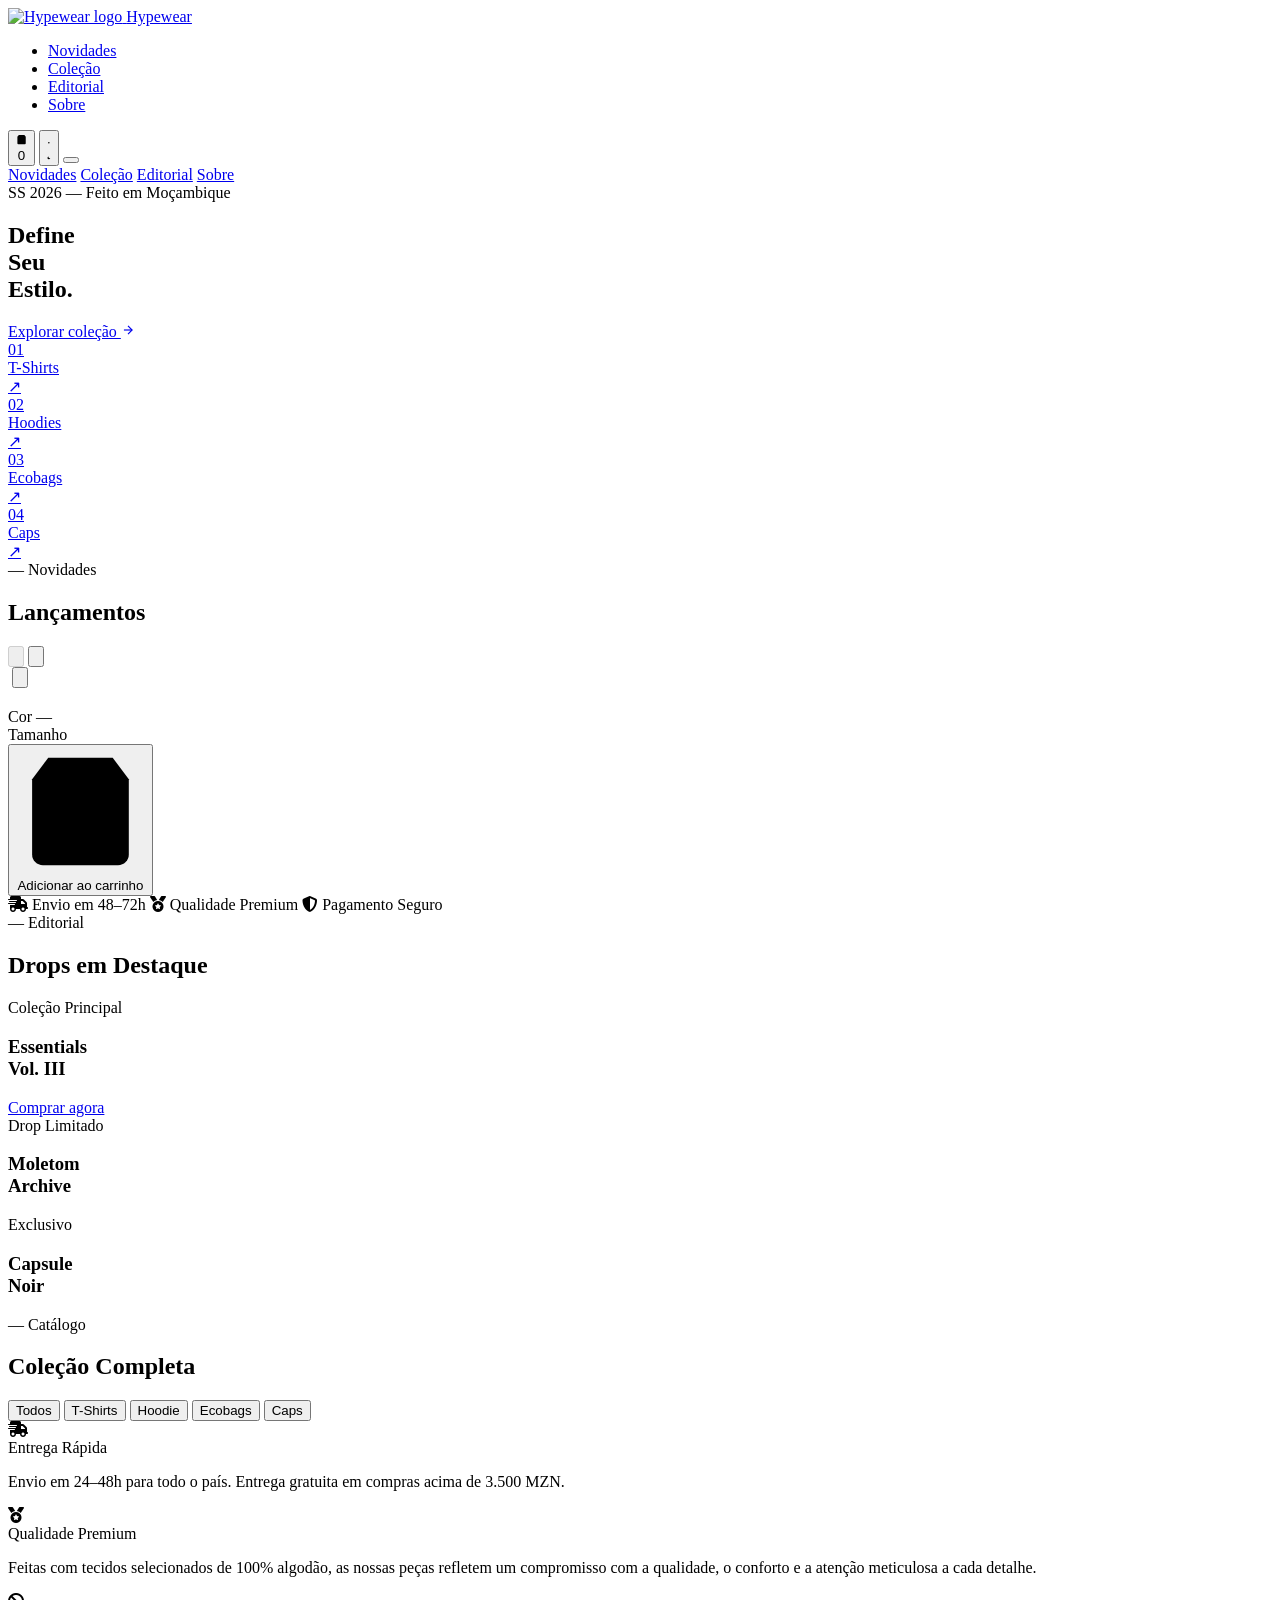
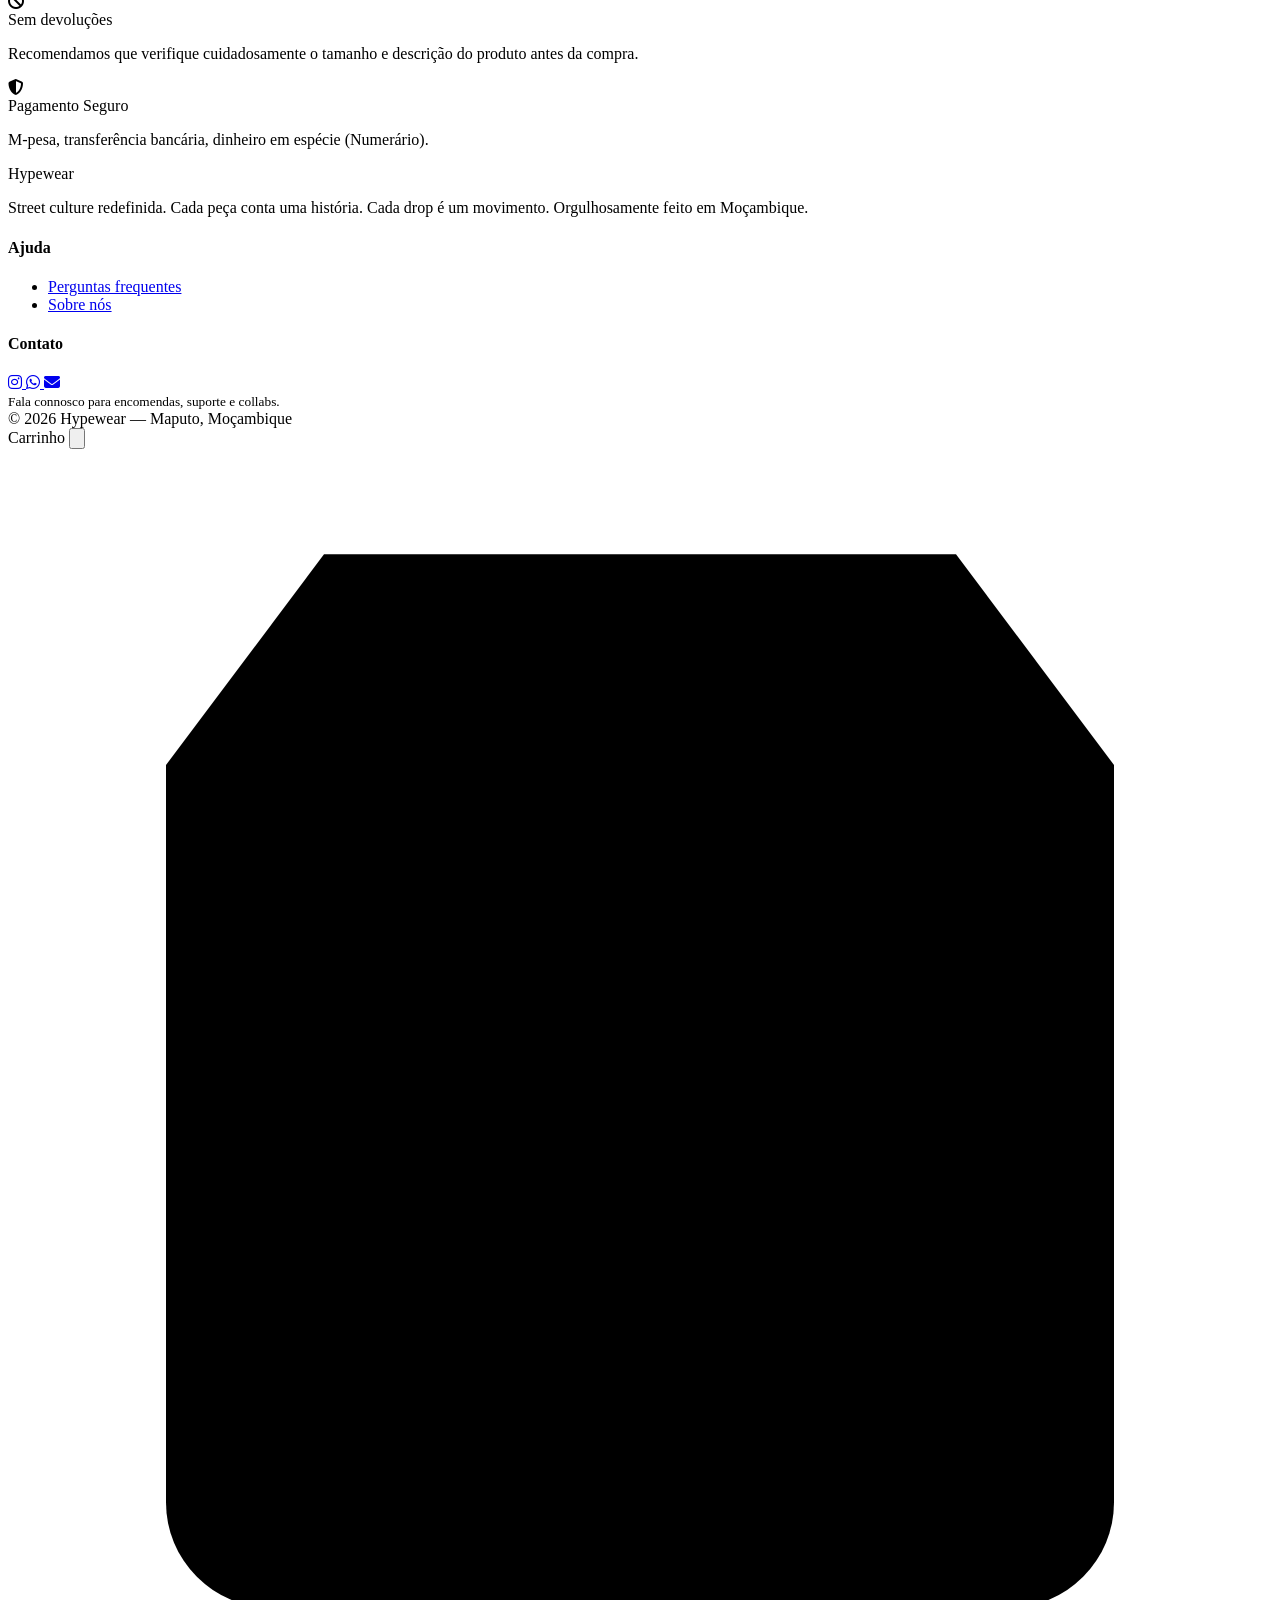
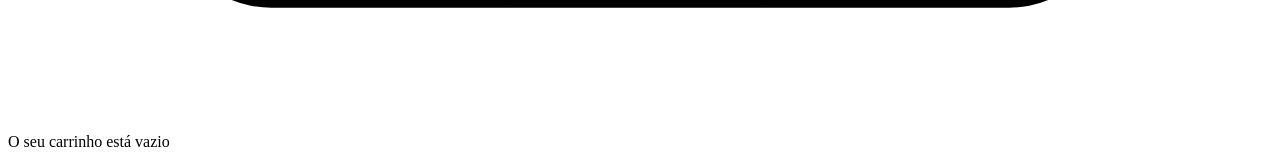
==== hypewear.html @ 70f507a6 "Add files via upload" ====
<!DOCTYPE html>
<html lang="pt-MZ">
  
<head>
  <meta charset="UTF-8">
  <meta name="viewport" content="width=device-width, initial-scale=1.0">
  <meta name="description" content="HYPEWEAR Studio — Street culture redefinida. Feito em Moçambique.">
  <meta name="theme-color" content="#0a0a0a">

  <!-- ─── Open Graph ─────────────────────── -->
  <meta property="og:title"       content="HYPEWEAR — Studio">
  <meta property="og:description" content="Street culture redefinida. Cada peça conta uma história.">
  <meta property="og:type"        content="website">
  <meta property="og:image"       content="https://hypewear.vercel.app/lib/img/og-hypewear.jpg">
  <meta property="og:image:width"  content="1200">
  <meta property="og:image:height" content="630">
  <meta property="og:url"          content="https://hypewear.vercel.app">

  <title>HYPEWEAR — Studio</title>

  <link rel="icon" type="image/png" href="lib/fav/favicon.png">

  <!-- Preconnect ao CDN para reduzir latência -->
  <link rel="preconnect" href="https://cdnjs.cloudflare.com" crossorigin>

  <link rel="preload" href="lib/fav/hyper_logo.png" as="image">

  <link rel="stylesheet" href="css/hypewear.css">
  <link rel="stylesheet" href="https://cdnjs.cloudflare.com/ajax/libs/font-awesome/6.5.1/css/all.min.css" media="print" onload="this.media='all'">
  
  <noscript><link rel="stylesheet" href="https://cdnjs.cloudflare.com/ajax/libs/font-awesome/6.5.1/css/all.min.css"></noscript>
  
</head>

<body>

  <nav id="nav" role="navigation" aria-label="Navegação principal">

    <div class="nav-left">
      <!-- Logo imagem — src trocado pelo JS conforme o tema -->
      <a href="hypewear.html" class="nav-logo-img" aria-label="Hypewear — Início">
        <img
          src="lib/fav/hyper_logo.png"
          alt="Hypewear logo"
          class="hyplogo"
          id="navLogo"
          data-src-light="lib/fav/hyper_logo.png"
          data-src-dark="lib/fav/hyper_logo_light.png"
        >
      </a>
  
      <a href="hypewear.html" class="nav-logo" aria-label="Hypewear">
        <span class="nav-logo-name">Hype<span>wear</span></span>
      </a>
    </div>

    <!-- Links desktop (ocultos em mobile via CSS) -->
    <ul class="nav-links" role="list">
      <li><a href="#novidades">Novidades</a></li>
      <li><a href="#colecao">Coleção</a></li>
      <li><a href="#editorial">Editorial</a></li>
      <li><a href="#sobre">Sobre</a></li>
    </ul>

    <!-- Acções: carrinho, tema, hamburger -->
    <div class="nav-actions">

      <!-- Carrinho -->
      <button class="btn-icon" id="cartBtn" aria-label="Abrir carrinho">
        <svg viewBox="0 0 24 24" aria-hidden="true">
          <path d="M6 2L3 6v14a2 2 0 002 2h14a2 2 0 002-2V6l-3-4z"/>
          <line x1="3" y1="6" x2="21" y2="6"/>
          <path d="M16 10a4 4 0 01-8 0"/>
        </svg>
        <span class="cart-badge" id="cartBadge" aria-live="polite" aria-label="Itens no carrinho">0</span>
      </button>

      <!-- Theme toggle: alterna entre dark e light mode -->
      <button class="btn-icon theme-toggle" id="themeToggle" aria-label="Activar modo escuro">
        <!-- Ícone SOL — visível em dark mode (clica para voltar ao light) -->
        <svg class="icon-sun" viewBox="0 0 24 24" aria-hidden="true">
          <circle cx="12" cy="12" r="5"/>
          <line x1="12" y1="1"  x2="12" y2="3"/>
          <line x1="12" y1="21" x2="12" y2="23"/>
          <line x1="4.22"  y1="4.22"  x2="5.64"  y2="5.64"/>
          <line x1="18.36" y1="18.36" x2="19.78" y2="19.78"/>
          <line x1="1"  y1="12" x2="3"  y2="12"/>
          <line x1="21" y1="12" x2="23" y2="12"/>
          <line x1="4.22"  y1="19.78" x2="5.64"  y2="18.36"/>
          <line x1="18.36" y1="5.64"  x2="19.78" y2="4.22"/>
        </svg>
        <!-- Ícone LUA — visível em light mode (clica para activar dark) -->
        <svg class="icon-moon" viewBox="0 0 24 24" aria-hidden="true">
          <path d="M21 12.79A9 9 0 1111.21 3 7 7 0 0021 12.79z"/>
        </svg>
      </button>

      <!-- Hamburger -->
      <button
        class="hamburger"
        id="hamburger"
        aria-label="Abrir menu"
        aria-expanded="false"
        aria-controls="mobileMenu"
      >
        <span></span>
        <span></span>
        <span></span>
      </button>

    </div>
  </nav>


  <!-- ═══════════════════════════════════════════
       MENU MOBILE
  ═══════════════════════════════════════════ -->
  <div
    class="mobile-menu"
    id="mobileMenu"
    aria-hidden="true"
    role="dialog"
    aria-label="Menu de navegação"
  >
    <a href="#novidades" class="mobile-link" data-menu-link>Novidades</a>
    <a href="#colecao"   class="mobile-link" data-menu-link>Coleção</a>
    <a href="#editorial" class="mobile-link" data-menu-link>Editorial</a>
    <a href="#sobre"     class="mobile-link" data-menu-link>Sobre</a>
  </div>
  <!-- Overlay semitransparente que fecha o menu ao clicar fora -->
  <div class="menu-overlay" id="menuOverlay" aria-hidden="true"></div>


  <!-- ═══════════════════════════════════════════
       HERO
  ═══════════════════════════════════════════ -->
  <section class="hero" aria-label="Apresentação">
    <div class="hero-left">
      <span class="hero-tag">SS 2026 — Feito em Moçambique</span>
      <h1 class="hero-title">
        Define<br>
        <span class="outline">Seu</span><br>
        Estilo.
      </h1>
      <a href="#colecao" class="btn btn-primary hero-cta">
        Explorar coleção
        <svg width="14" height="14" viewBox="0 0 24 24" fill="none" stroke="currentColor" stroke-width="2" aria-hidden="true">
          <line x1="5" y1="12" x2="19" y2="12"/>
          <polyline points="12 5 19 12 12 19"/>
        </svg>
      </a>
    </div>
  </section>


  <!-- ═══════════════════════════════════════════
       CATEGORIAS
  ═══════════════════════════════════════════ -->
  <nav class="categories" aria-label="Categorias de produto">
    <div class="cat-grid">

      <a class="cat-item nevlek-tshirts" href="#colecao" data-filter="tshirts" aria-label="Ver T-Shirts">
        <span class="cat-num">01</span>
        <div class="cat-footer">
          <div class="cat-name">T-Shirts</div>
          <div class="cat-arrow" aria-hidden="true">↗</div>
        </div>
      </a>

      <a class="cat-item nevlek-hoodies" href="#colecao" data-filter="hoodies" aria-label="Ver Hoodies">
        <span class="cat-num">02</span>
        <div class="cat-footer">
          <div class="cat-name">Hoodies</div>
          <div class="cat-arrow" aria-hidden="true">↗</div>
        </div>
      </a>

      <a class="cat-item nevlek-ecobags" href="#colecao" data-filter="ecobags" aria-label="Ver Ecobags">
        <span class="cat-num">03</span>
        <div class="cat-footer">
          <div class="cat-name">Ecobags</div>
          <div class="cat-arrow" aria-hidden="true">↗</div>
        </div>
      </a>

      <a class="cat-item nevlek-caps" href="#colecao" data-filter="caps" aria-label="Ver Caps">
        <span class="cat-num">04</span>
        <div class="cat-footer">
          <div class="cat-name">Caps</div>
          <div class="cat-arrow" aria-hidden="true">↗</div>
        </div>
      </a>

    </div>
  </nav>


  <!-- ═══════════════════════════════════════════
       SECÇÃO: NOVIDADES (Carousel)
  ═══════════════════════════════════════════ -->
  <section class="products reveal" id="novidades" aria-label="Lançamentos">
    <div class="section-header">
      <div>
        <div class="section-tag">— Novidades</div>
        <h2 class="section-title">Lançamentos</h2>
      </div>
    </div>

    <div class="carousel-wrapper" role="region" aria-label="Carrossel de produtos" aria-roledescription="carousel">
      <div class="carousel-track" id="carouselTrack"></div>
    </div>

    <div class="carousel-nav">
      <div class="carousel-dots" id="carouselDots" role="tablist" aria-label="Navegar slides"></div>
      <div class="carousel-arrows">
        <button class="carousel-arrow" id="carouselPrev" aria-label="Slide anterior" disabled>
          <svg viewBox="0 0 24 24" aria-hidden="true"><polyline points="15 18 9 12 15 6"/></svg>
        </button>
        <button class="carousel-arrow" id="carouselNext" aria-label="Próximo slide">
          <svg viewBox="0 0 24 24" aria-hidden="true"><polyline points="9 18 15 12 9 6"/></svg>
        </button>
      </div>
    </div>
  </section>


  <!-- ═══════════════════════════════════════════
       MODAL DE DETALHE DO PRODUTO
       — Abre ao clicar num produto (openModal via JS)
       — Fecha via botão ✕, clique no overlay ou tecla ESC
       — Em mobile transforma-se em bottom sheet (via CSS)
       — Todos os campos preenchidos dinamicamente pelo JS
  ═══════════════════════════════════════════ -->
  <div class="modal-overlay" id="modalOverlay" aria-hidden="true"></div>

  <div
    class="modal"
    id="productModal"
    role="dialog"
    aria-modal="true"
    aria-labelledby="modalTitle"
    aria-hidden="true"
  >
    <!-- Lado esquerdo: imagem do produto -->
    <div class="modal-img" id="modalImg">
      <!-- img real; onerror activa o SVG fallback -->
      <img id="modalImgPng" src="" alt="" loading="lazy">
      <span id="modalImgSvg" aria-hidden="true"></span>
      <button class="modal-close" id="modalClose" aria-label="Fechar produto">
        <svg viewBox="0 0 24 24" aria-hidden="true">
          <line x1="18" y1="6"  x2="6"  y2="18"/>
          <line x1="6"  y1="6"  x2="18" y2="18"/>
        </svg>
      </button>
    </div>

    <!-- Lado direito: informação e acções -->
    <div class="modal-body">
      <div>
        <div class="modal-tag"   id="modalTag"></div>
        <h2 class="modal-title" id="modalTitle"></h2>
      </div>
      <div class="modal-price-row">
        <span class="modal-price"     id="modalPrice"></span>
        <span class="modal-price-old" id="modalPriceOld"></span>
      </div>
      <p class="modal-desc" id="modalDesc"></p>

      <!-- Selector de cor -->
      <div>
        <span class="modal-label">
          Cor &mdash;
          <span
            id="modalColorName"
            style="text-transform:capitalize; font-style:italic; font-weight:600; color:var(--text-primary)"
          ></span>
        </span>
        <div class="modal-colors" id="modalColors" role="group" aria-label="Selecionar cor"></div>
      </div>

      <!-- Selector de tamanho -->
      <div>
        <span class="modal-label">Tamanho</span>
        <div class="modal-sizes" id="modalSizes" role="group" aria-label="Selecionar tamanho"></div>
      </div>

      <!-- Botão principal -->
      <div class="modal-actions">
        <button class="modal-add" id="modalAddBtn" aria-label="Adicionar ao carrinho">
          <svg viewBox="0 0 24 24" aria-hidden="true">
            <path d="M6 2L3 6v14a2 2 0 002 2h14a2 2 0 002-2V6l-3-4z"/>
            <line x1="3" y1="6" x2="21" y2="6"/>
            <path d="M16 10a4 4 0 01-8 0"/>
          </svg>
          Adicionar ao carrinho
        </button>
      </div>

      <!-- Indicadores de confiança -->
      <div class="modal-trust" aria-label="Garantias">
        <span class="modal-trust-item"><i class="fa-solid fa-truck-fast" aria-hidden="true"></i> Envio em 48&ndash;72h</span>
        <span class="modal-trust-item"><i class="fa-solid fa-medal" aria-hidden="true"></i> Qualidade Premium</span>
        <span class="modal-trust-item"><i class="fa-solid fa-shield-halved" aria-hidden="true"></i> Pagamento Seguro</span>
      </div>
    </div>
  </div>


  <!-- ═══════════════════════════════════════════
       SECÇÃO: EDITORIAL
  ═══════════════════════════════════════════ -->
  <section class="editorial reveal" id="editorial" aria-label="Editorial">
    <div class="section-header">
      <div>
        <div class="section-tag">— Editorial</div>
        <h2 class="section-title drops">Drops em Destaque</h2>
      </div>
    </div>
    <div class="editorial-grid">

      <div class="editorial-main nevlek-main">
        <span class="ed-tag">Coleção Principal</span>
        <h3 class="ed-title">Essentials<br>Vol. III</h3>
        <a href="#colecao" class="btn btn-primary" style="margin-top:1.5rem; width:fit-content">
          Comprar agora
        </a>
      </div>

      <div class="editorial-side">
        <div class="editorial-small nevlek-moletom">
          <span class="ed-tag">Drop Limitado</span>
          <h3 class="ed-title-sm">Moletom<br>Archive</h3>
        </div>
        <div class="editorial-small nevlek-capsulenoir">
          <span class="ed-tag">Exclusivo</span>
          <h3 class="ed-title-sm">Capsule<br>Noir</h3>
        </div>
      </div>

    </div>
  </section>


  <!-- ═══════════════════════════════════════════
       SECÇÃO: COLEÇÃO COMPLETA
       — Barra de filtros (data-cat) ligada ao JS
       — #fullGrid populado e re-renderizado pelo JS
         ao trocar de filtro (aria-live para screen readers)
  ═══════════════════════════════════════════ -->
  <section class="products reveal" id="colecao" aria-label="Coleção completa">
    <div class="section-header">
      <div>
        <div class="section-tag">— Catálogo</div>
        <h2 class="section-title">Coleção Completa</h2>
      </div>
    </div>

    <div class="filter-bar" id="filterBar" role="group" aria-label="Filtrar por categoria">
      <button class="filter-btn active" data-cat="todos">Todos</button>
      <button class="filter-btn" data-cat="tshirts">T-Shirts</button>
      <button class="filter-btn" data-cat="hoodies">Hoodie</button>
      <button class="filter-btn" data-cat="ecobags">Ecobags</button>
      <button class="filter-btn" data-cat="caps">Caps</button>
    </div>

    <div class="prod-grid" id="fullGrid" aria-live="polite" aria-atomic="false"></div>
  </section>


  <!-- ═══════════════════════════════════════════
       SECÇÃO: FEATURES / SOBRE
  ═══════════════════════════════════════════ -->
  <section class="features reveal" id="sobre" aria-label="Sobre a Hypewear">
    <div class="feat-grid">

      <div class="feat-item">
        <div class="feat-icon" aria-hidden="true"><i class="fa-solid fa-truck-fast"></i></div>
        <div class="feat-name">Entrega Rápida</div>
        <p class="feat-desc">Envio em 24–48h para todo o país. Entrega gratuita em compras acima de 3.500 MZN.</p>
      </div>

      <div class="feat-item">
        <div class="feat-icon" aria-hidden="true"><i class="fa-solid fa-medal"></i></div>
        <div class="feat-name">Qualidade Premium</div>
        <p class="feat-desc">Feitas com tecidos selecionados de 100% algodão, as nossas peças refletem um compromisso com a qualidade, o conforto e a atenção meticulosa a cada detalhe.</p>
      </div>

      <div class="feat-item">
        <div class="feat-icon" aria-hidden="true"><i class="fa-solid fa-ban"></i></div>
        <div class="feat-name">Sem devoluções</div>
        <p class="feat-desc">Recomendamos que verifique cuidadosamente o tamanho e descrição do produto antes da compra.</p>
      </div>

      <div class="feat-item">
        <div class="feat-icon" aria-hidden="true"><i class="fa-solid fa-shield-halved"></i></div>
        <div class="feat-name">Pagamento Seguro</div>
        <p class="feat-desc">M-pesa, transferência bancária, dinheiro em espécie (Numerário).</p>
      </div>

    </div>
  </section>



  <!-- ═══════════════════════════════════════════
       FOOTER
  ═══════════════════════════════════════════ -->
  <footer class="footer" role="contentinfo">
  <div class="footer-grid">

    <!-- Marca -->
    <div class="footer-brand-box">
      <div class="footer-brand">Hypewear</div>
      <p class="footer-tagline">
        Street culture redefinida. Cada peça conta uma história.
        Cada drop é um movimento. Orgulhosamente feito em Moçambique.
      </p>
    </div>

    <!-- Ajuda -->
    <nav class="footer-col" aria-label="Links de ajuda">
      <h4>Ajuda</h4>
      <ul role="list">
        <li><a href="faq.html">Perguntas frequentes</a></li>
        <li><a href="about.html">Sobre nós</a></li>
      </ul>
    </nav>

    <!-- Contato -->
    <nav class="footer-col" aria-label="Contato">
      <h4>Contato</h4>

      <div class="redes-social">
        <a href="https://www.instagram.com/hypewear__mz?igsh=d2RtbTRlbjV2dWRx" aria-label="Instagram">
          <i class="fab fa-instagram nevlek-media"></i>
        </a>

        <a href="https://wa.me/258848401586" aria-label="WhatsApp">
          <i class="fab fa-whatsapp nevlek-media"></i>
        </a>
        <a href="mailto:hypewear008@gmail.com" aria-label="Email">
          <i class="fas fa-envelope nevlek-media"></i>
        </a>
      </div>

      <small class="footer-contact-text">
        Fala connosco para encomendas, suporte e collabs.
      </small>
    </nav>

  </div>

  <div class="footer-bottom">
    <span class="footer-copy">
      © 2026 Hypewear — Maputo, Moçambique
    </span>
  </div>
</footer>
  


  <!-- ═══════════════════════════════════════════
       CARRINHO — DRAWER LATERAL
  ═══════════════════════════════════════════ -->
  <div class="cart-overlay" id="cartOverlay" aria-hidden="true"></div>

  <aside
    class="cart-drawer"
    id="cartDrawer"
    role="dialog"
    aria-modal="true"
    aria-label="Carrinho de compras"
    aria-hidden="true"
  >
    <div class="cart-header">
      <span class="cart-header-title">Carrinho</span>
      <button class="btn-icon" id="cartClose" aria-label="Fechar carrinho">
        <svg viewBox="0 0 24 24" aria-hidden="true">
          <line x1="18" y1="6"  x2="6"  y2="18"/>
          <line x1="6"  y1="6"  x2="18" y2="18"/>
        </svg>
      </button>
    </div>

    <div class="cart-body" id="cartBody">
      <!-- Estado vazio — visível quando não há itens -->
      <div class="cart-empty" id="cartEmpty" aria-live="polite">
        <svg viewBox="0 0 24 24" aria-hidden="true">
          <path d="M6 2L3 6v14a2 2 0 002 2h14a2 2 0 002-2V6l-3-4z"/>
          <line x1="3" y1="6" x2="21" y2="6"/>
          <path d="M16 10a4 4 0 01-8 0"/>
        </svg>
        <p>O seu carrinho está vazio</p>
      </div>
      <!-- Lista de itens — populada pelo JS -->
      <div id="cartItems" aria-live="polite"></div>
    </div>

    <div class="cart-footer" id="cartFooter" style="display:none">
      <div class="cart-subtotal">
        <span class="cart-subtotal-label">Subtotal</span>
        <span class="cart-subtotal-value" id="cartTotal">0 MZN</span>
      </div>

      <!-- Finalizar via WhatsApp -->
      <button class="btn btn-dark btn-block" id="checkoutBtn" aria-label="Finalizar compra via WhatsApp" style="margin-bottom:.6rem">
        <svg width="14" height="14" viewBox="0 0 24 24" fill="currentColor" aria-hidden="true" style="flex-shrink:0">
          <path d="M17.472 14.382c-.297-.149-1.758-.867-2.03-.967-.273-.099-.471-.148-.67.15-.197.297-.767.966-.94 1.164-.173.199-.347.223-.644.075-.297-.15-1.255-.463-2.39-1.475-.883-.788-1.48-1.761-1.653-2.059-.173-.297-.018-.458.13-.606.134-.133.298-.347.446-.52.149-.174.198-.298.298-.497.099-.198.05-.371-.025-.52-.075-.149-.669-1.612-.916-2.207-.242-.579-.487-.5-.669-.51-.173-.008-.371-.01-.57-.01-.198 0-.52.074-.792.372-.272.297-1.04 1.016-1.04 2.479 0 1.462 1.065 2.875 1.213 3.074.149.198 2.096 3.2 5.077 4.487.709.306 1.262.489 1.694.625.712.227 1.36.195 1.871.118.571-.085 1.758-.719 2.006-1.413.248-.694.248-1.289.173-1.413-.074-.124-.272-.198-.57-.347z"/>
          <path d="M12 0C5.373 0 0 5.373 0 12c0 2.127.558 4.123 1.532 5.858L.057 23.25a.75.75 0 00.916.948l5.453-1.63A11.938 11.938 0 0012 24c6.627 0 12-5.373 12-12S18.627 0 12 0zm0 22a9.937 9.937 0 01-5.073-1.386l-.362-.214-3.758 1.122 1.072-3.644-.235-.375A9.959 9.959 0 012 12C2 6.477 6.477 2 12 2s10 4.477 10 10-4.477 10-10 10z"/>
        </svg>
        Finalizar via WhatsApp
      </button>

      <!-- Exportar PDF -->
      <button class="btn btn-outline btn-block" id="exportPdfBtn" aria-label="Exportar resumo da encomenda em PDF" style="margin-bottom:.6rem">
        <svg width="13" height="13" viewBox="0 0 24 24" fill="none" stroke="currentColor" stroke-width="2" aria-hidden="true" style="flex-shrink:0">
          <path d="M14 2H6a2 2 0 00-2 2v16a2 2 0 002 2h12a2 2 0 002-2V8z"/>
          <polyline points="14 2 14 8 20 8"/>
          <line x1="12" y1="18" x2="12" y2="12"/>
          <line x1="9"  y1="15" x2="15" y2="15"/>
        </svg>
        Exportar PDF
      </button>

      <button class="btn btn-outline btn-block" id="cartContinue">
        <svg width="13" height="13" viewBox="0 0 24 24" fill="none" stroke="currentColor" stroke-width="2" aria-hidden="true">
          <line x1="19" y1="12" x2="5" y2="12"/>
          <polyline points="12 5 5 12 12 19"/>
        </svg>
        Continuar comprando
      </button>
    </div>
  </aside>


  <!-- ═══════════════════════════════════════════
       TOAST (notificação temporária)
       Exibido ao adicionar ao carrinho ou subscrever newsletter
  ═══════════════════════════════════════════ -->
  <div class="toast" id="toast" role="status" aria-live="polite" aria-atomic="true"></div>

  <!-- jsPDF carregado apenas quando o utilizador clica em "Exportar PDF" -->
  <script>
    function loadJsPDF(cb) {
      if (window.jspdf && window.jspdf.jsPDF) { cb && cb(); return; }
      const s = document.createElement('script');
      s.src = 'https://cdnjs.cloudflare.com/ajax/libs/jspdf/2.5.1/jspdf.umd.min.js';
      s.onload = () => cb && cb();
      s.onerror = () => showToast('Erro ao carregar biblioteca PDF');
      document.head.appendChild(s);
    }
  </script>

  <script src="js/hypewear.js"></script>
</body>
</html>
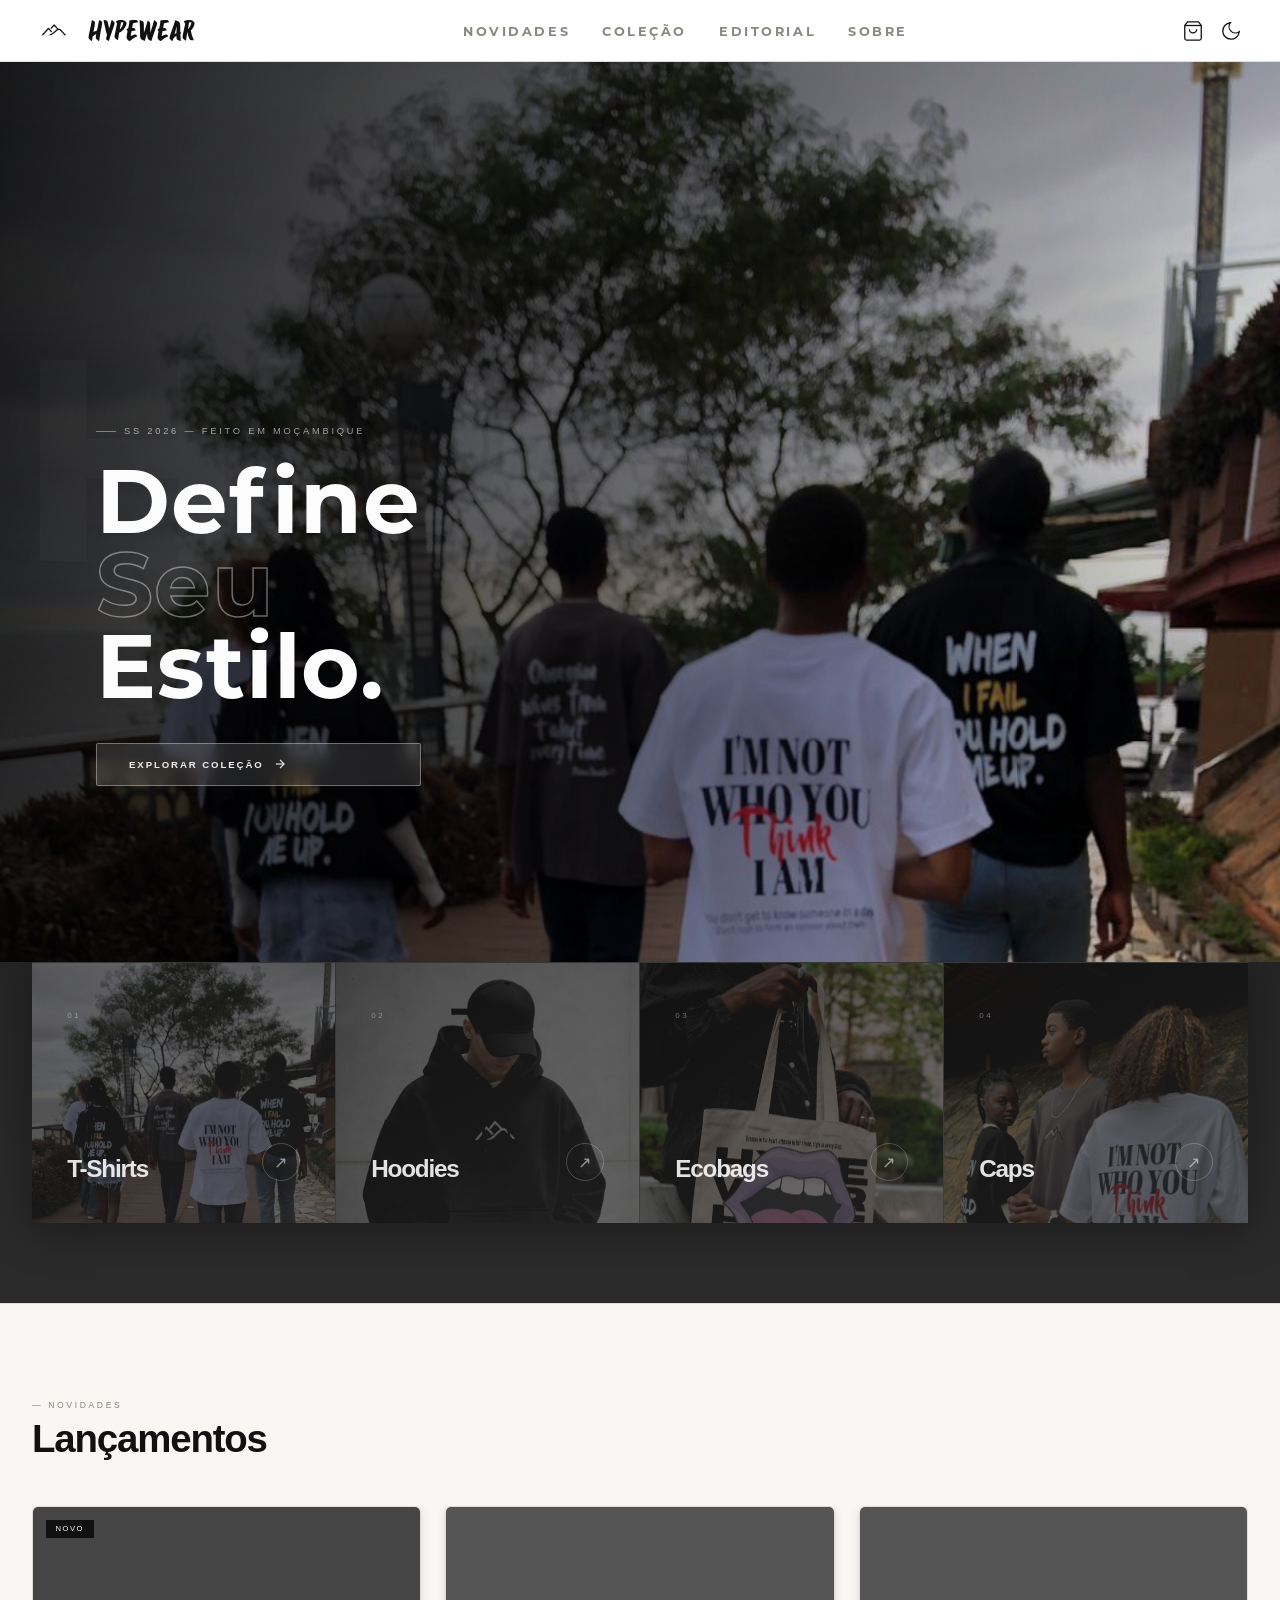
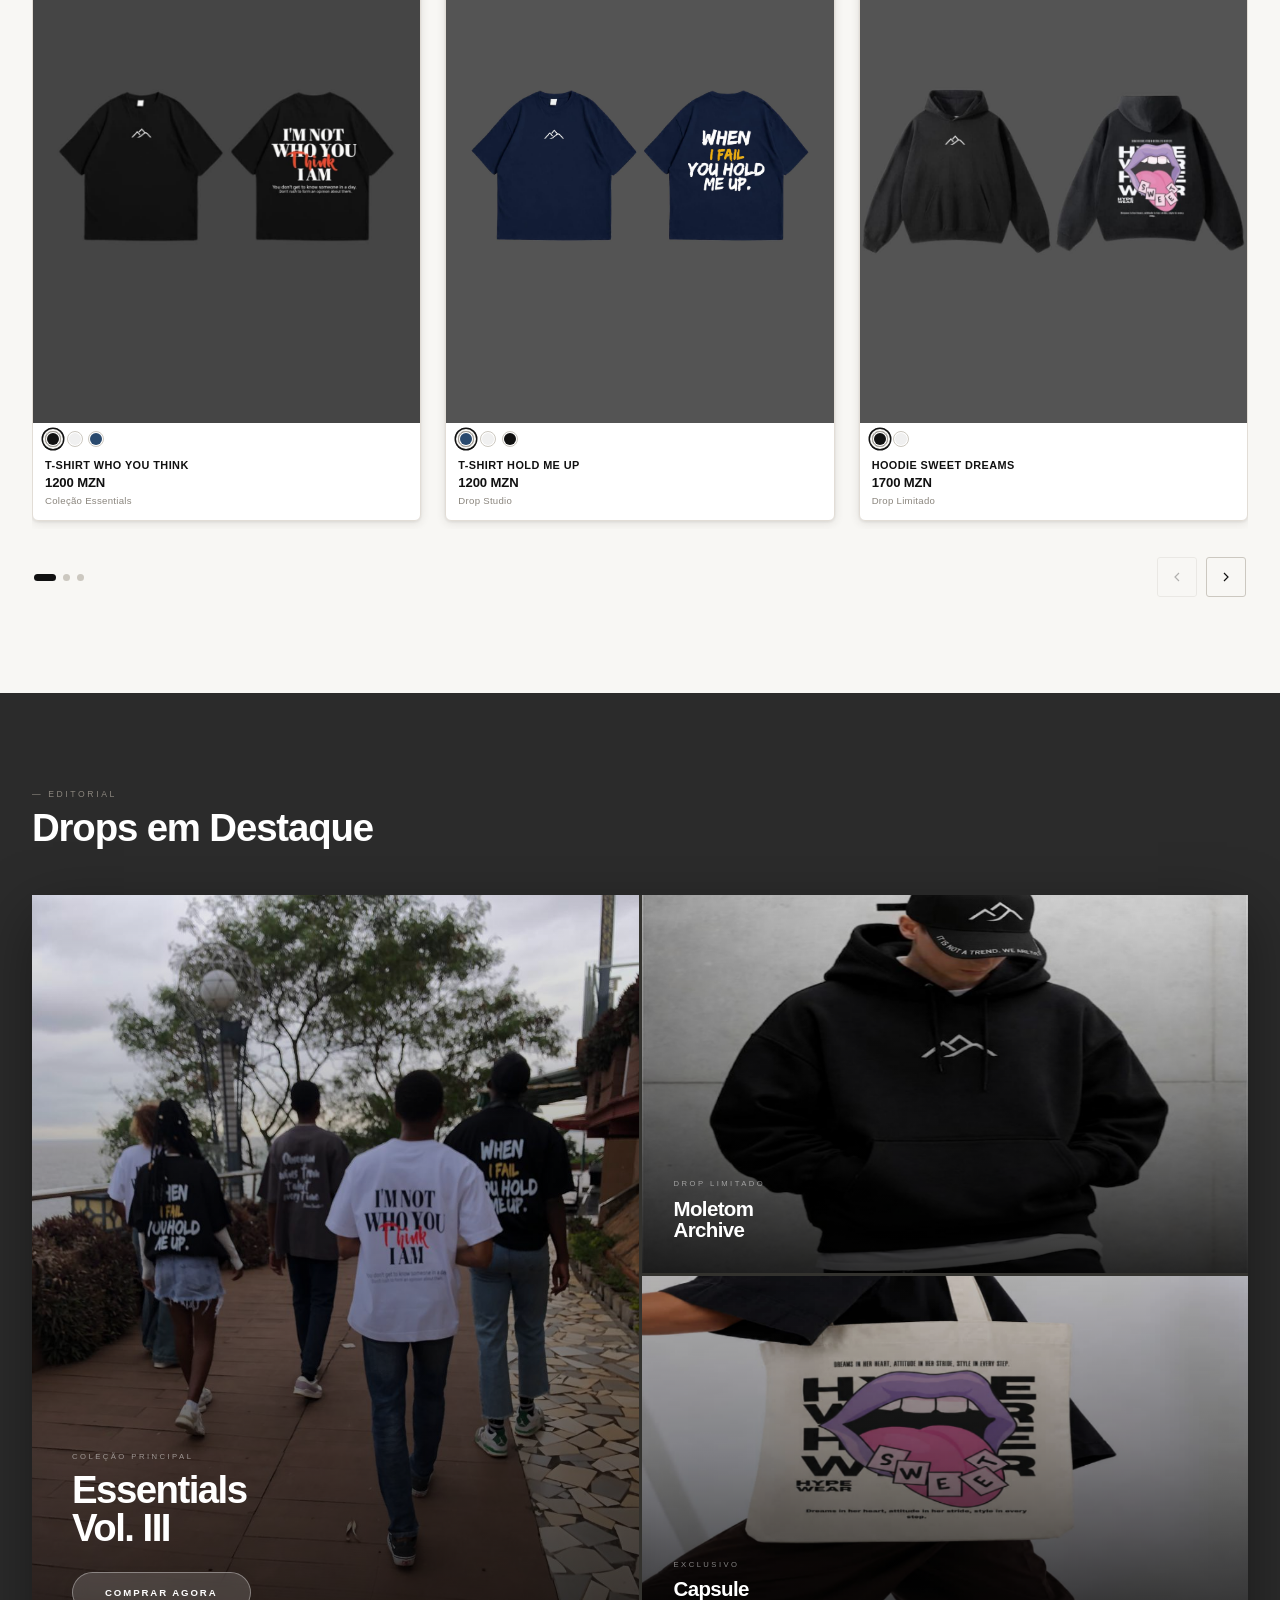
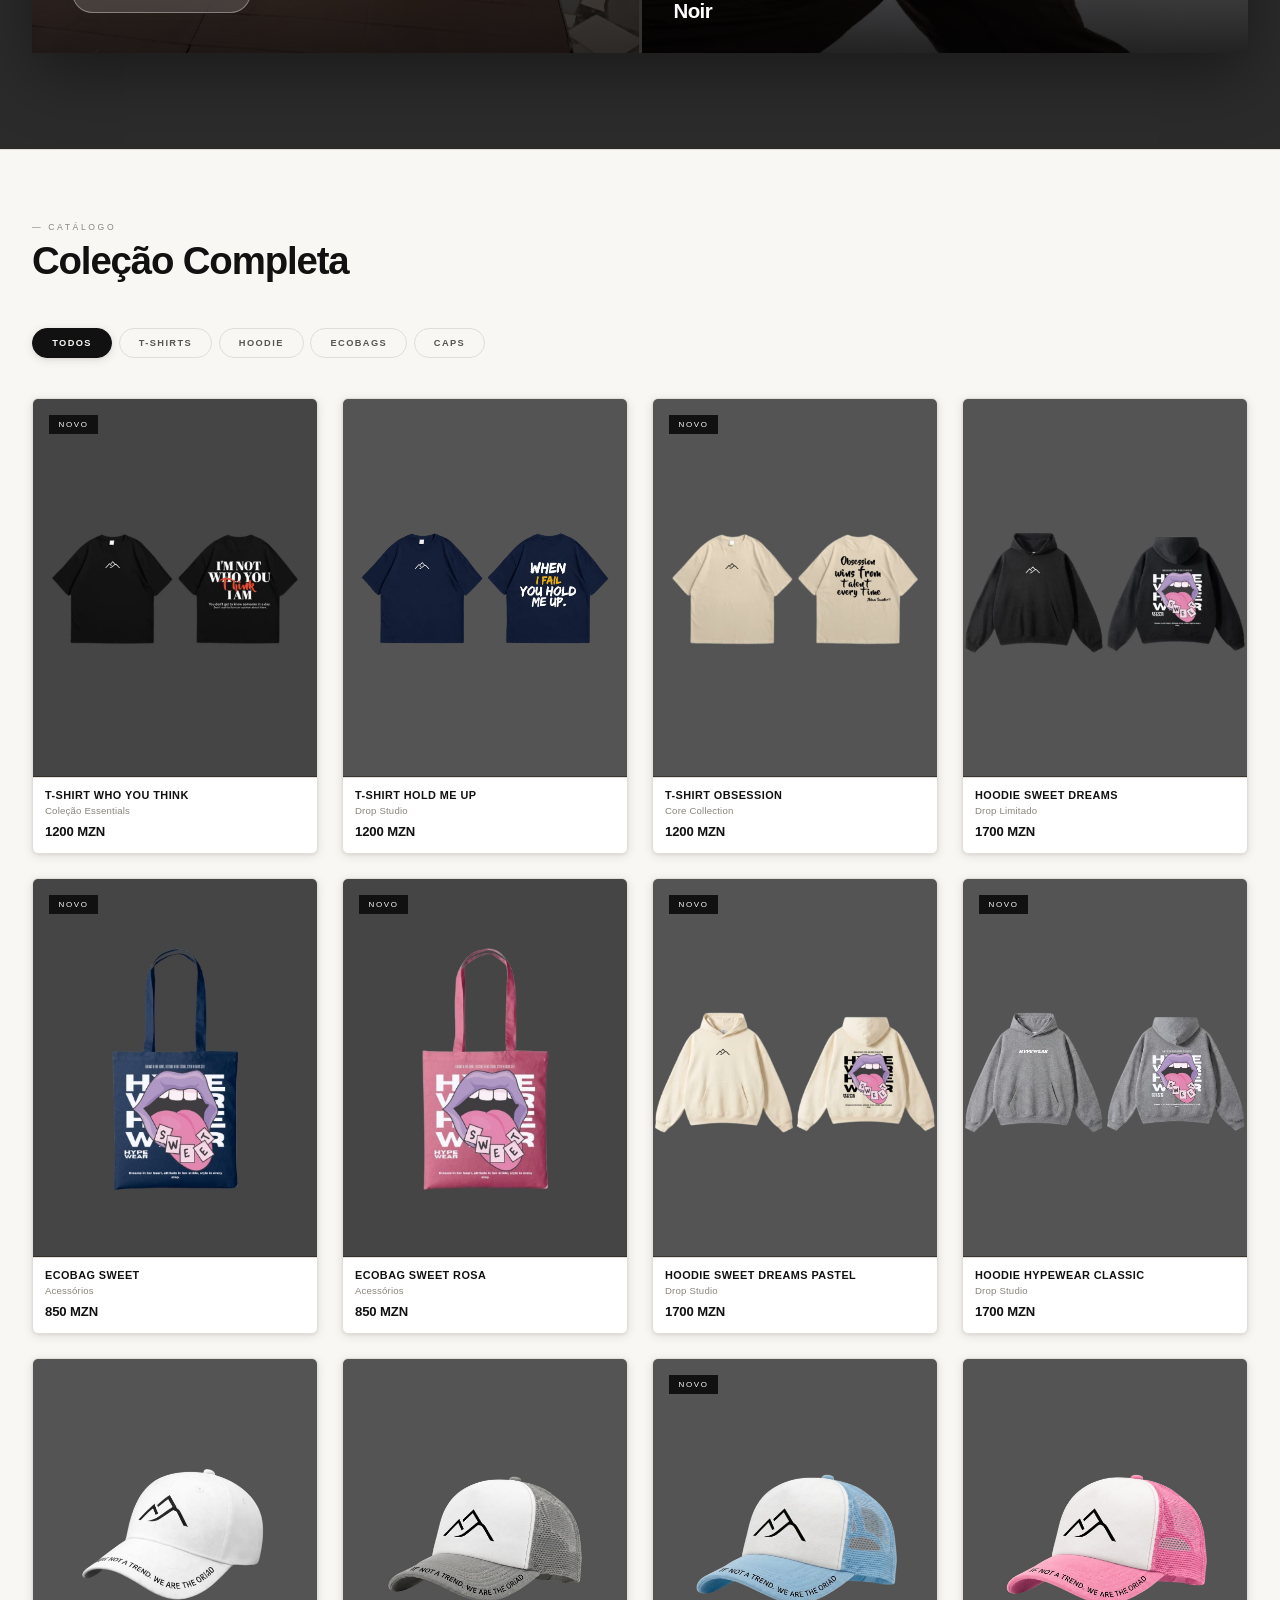
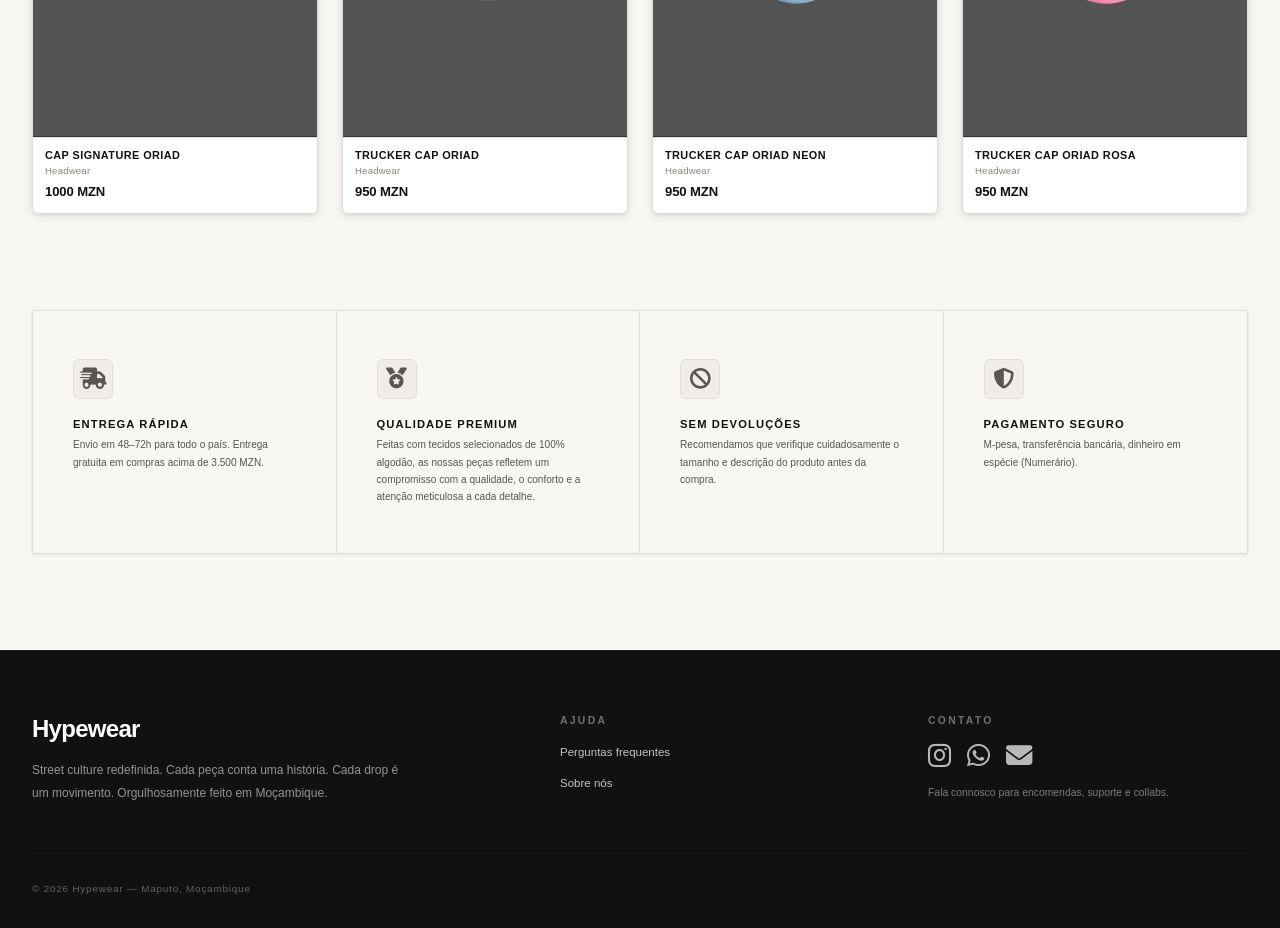
==== commit 2c87306d: "Add files via upload" ====
--- a/hypewear.html
+++ b/hypewear.html
@@ -376,7 +376,7 @@
       <div class="feat-item">
         <div class="feat-icon" aria-hidden="true"><i class="fa-solid fa-truck-fast"></i></div>
         <div class="feat-name">Entrega Rápida</div>
-        <p class="feat-desc">Envio em 24–48h para todo o país. Entrega gratuita em compras acima de 3.500 MZN.</p>
+        <p class="feat-desc">Envio em 48–72h para todo o país. Entrega gratuita em compras acima de 3.500 MZN.</p>
       </div>
 
       <div class="feat-item">
--- a/css/hypewear.css
+++ b/css/hypewear.css
@@ -0,0 +1,2758 @@
+/* ══════════════════════════════════════════════════════════════
+   HYPEWEAR.CSS — v2.1
+   Índice:
+   1.  Reset & Custom Properties
+   2.  Tipografia & Fontes
+   3.  Utilitários
+   4.  Scrollbar
+   5.  Navegação
+   6.  Menu Mobile
+   7.  Hero
+   8.  Botões
+   9.  Secções
+   10. Categories Grid
+   11. Products Grid
+   12. Marquee Strip
+   13. Editorial
+   14. Features
+   16. Footer
+   17. Cart Drawer
+   18. Modal de Produto
+   19. Filtro de Categorias
+   20. Carousel
+   21. Animações & Scroll Reveal
+   22. Theme Toggle
+   23. Toast
+   24. Dark / Light Mode overrides
+   25. Responsive — Tablet (≤900px)
+   26. Responsive — Mobile (≤560px)
+   27. Carousel breakpoints adicionais
+   28. prefers-reduced-motion
+══════════════════════════════════════════════════════════════ */
+
+
+/* ═══════════════════════════════════════════
+   1. RESET & CUSTOM PROPERTIES
+═══════════════════════════════════════════ */
+*,
+*::before,
+*::after {
+  box-sizing: border-box;
+  margin: 0;
+  padding: 0;
+}
+
+:root,
+[data-theme="light"] {
+  color-scheme: light;
+
+  /* Superfícies */
+  --bg-page:      #f8f7f4;
+  --bg-nav:       rgba(248,247,244,.96);
+  --bg-surface:   #ffffff;
+  --bg-subtle:    #f0ede8;
+  --bg-muted:     #e4e0d8;
+  --bg-elevated:  #ffffff;
+  --bg-inverted:  #18160f;
+
+  /* Texto */
+  --text-primary:   #111111;
+  --text-secondary: #595650;
+  --text-tertiary:  #8a857d;
+  --text-inverted:  #f2f0eb;
+
+  /* Bordas */
+  --border:        #e2ddd6;
+  --border-muted:  #ccc8c0;
+  --border-strong: #9e9990;
+  --border-dark:   #2e2b22;
+
+  /* Sombras */
+  --shadow-color: 30deg 15% 20%;
+  --shadow-xs:  0 1px 3px  hsl(var(--shadow-color) / .10);
+  --shadow-sm:  0 2px 10px hsl(var(--shadow-color) / .12),
+                0 1px 3px  hsl(var(--shadow-color) / .08);
+  --shadow-md:  0 6px 24px hsl(var(--shadow-color) / .14),
+                0 2px 6px  hsl(var(--shadow-color) / .10);
+  --shadow-lg:  0 12px 40px hsl(var(--shadow-color) / .18),
+                0 4px 10px  hsl(var(--shadow-color) / .12);
+  --shadow-xl:  0 20px 60px hsl(var(--shadow-color) / .22),
+                0 8px 20px  hsl(var(--shadow-color) / .14);
+  --shadow-cart: -6px 0 40px hsl(var(--shadow-color) / .18);
+
+  /* Paleta estática (secções sempre escuras) */
+  --static-muted:  #9e9a94;
+
+  /* Overlays */
+  --overlay-modal: rgba(14,14,14,.65);
+  --overlay-menu:  rgba(14,14,14,.35);
+  --overlay-cart:  rgba(14,14,14,.50);
+
+  /* Hero */
+  --hero-gradient: linear-gradient(
+    105deg,
+    rgba(0,0,0,.90) 0%,
+    rgba(0,0,0,.58) 50%,
+    rgba(0,0,0,.06) 100%
+  );
+
+  /* Acento */
+  --feat-hover: #faf8f5;
+
+  /* Estrutura */
+  --nav-h:      62px;
+  --section-px: 2rem;
+  --section-py: 6rem;
+  --radius-sm:  3px;
+  --radius-md:  6px;
+
+  /* Transições */
+  --ease-out:   cubic-bezier(.25,.46,.45,.94);
+  --ease-snap:  cubic-bezier(.34,1.56,.64,1);
+
+  /* Z-index */
+  --z-nav:   100;
+  --z-menu:   99;
+  --z-cart:  200;
+  --z-modal: 500;
+  --z-toast: 600;
+}
+
+[data-theme="dark"] {
+  color-scheme: dark;
+
+  /* Superfícies — cinza médio, visível e confortável */
+  --bg-page:      #2c2c2c;
+  --bg-nav:       rgba(34,34,34,.97);
+  --bg-surface:   #323232;
+  --bg-subtle:    #383838;
+  --bg-muted:     #404040;
+  --bg-elevated:  #353535;
+  --bg-inverted:  #141414;
+
+  /* Texto — branco suave com boa legibilidade */
+  --text-primary:   #ebebeb;
+  --text-secondary: #aaaaaa;
+  --text-tertiary:  #717171;
+  --text-inverted:  #ebebeb;
+
+  /* Bordas — visíveis sem agredir */
+  --border:        #404040;
+  --border-muted:  #4a4a4a;
+  --border-strong: #606060;
+  --border-dark:   #4a4a4a;
+
+  /* Sombras */
+  --shadow-color: 30deg 10% 4%;
+  --shadow-xs:  0 1px 2px  hsl(var(--shadow-color) / .30),
+                inset 0 1px 0 rgba(255,255,255,.025);
+  --shadow-sm:  0 2px 8px  hsl(var(--shadow-color) / .40),
+                0 1px 2px  hsl(var(--shadow-color) / .30),
+                inset 0 1px 0 rgba(255,255,255,.025);
+  --shadow-md:  0 4px 16px hsl(var(--shadow-color) / .50),
+                0 2px 4px  hsl(var(--shadow-color) / .35),
+                inset 0 1px 0 rgba(255,255,255,.03);
+  --shadow-lg:  0 8px 32px hsl(var(--shadow-color) / .55),
+                0 4px 8px  hsl(var(--shadow-color) / .40),
+                inset 0 1px 0 rgba(255,255,255,.04);
+  --shadow-xl:  0 16px 48px hsl(var(--shadow-color) / .60),
+                0 8px 16px  hsl(var(--shadow-color) / .45),
+                inset 0 1px 0 rgba(255,255,255,.05);
+  --shadow-cart: -4px 0 32px hsl(var(--shadow-color) / .60),
+                 inset 1px 0 0 var(--border);
+
+  /* Paleta estática */
+  --static-dark:   #141414;
+  --static-light:  #ebebeb;
+  --static-muted:  #808080;
+  --static-border: #404040;
+
+  /* Overlays */
+  --overlay-modal: rgba(0,0,0,.78);
+  --overlay-menu:  rgba(0,0,0,.58);
+  --overlay-cart:  rgba(0,0,0,.68);
+
+  /* Hero */
+  --hero-gradient: linear-gradient(
+    105deg,
+    rgba(0,0,0,.96) 0%,
+    rgba(0,0,0,.70) 50%,
+    rgba(0,0,0,.12) 100%
+  );
+
+  --feat-hover: #1e1d1a;
+}
+
+html {
+  scroll-behavior: smooth;
+  -webkit-text-size-adjust: 100%;
+}
+
+body {
+  font-family: 'Helvetica Neue', Helvetica, Arial, sans-serif;
+  background: var(--bg-page);
+  color: var(--text-primary);
+  -webkit-font-smoothing: antialiased;
+  -moz-osx-font-smoothing: grayscale;
+  overflow-x: hidden;
+  scrollbar-gutter: stable;
+}
+
+/*
+  Transição de tema: activa apenas durante a troca.
+  O JS adiciona .theme-transitioning antes de mudar e remove após 420ms.
+  Elementos com animações próprias (carousel, drawer, etc.) são excluídos
+  para não introduzirem latência nos seus movimentos.
+*/
+.theme-transitioning,
+.theme-transitioning *:not(.carousel-track):not(.cart-drawer):not(.modal):not(.mobile-menu):not(.menu-overlay):not(.cart-overlay):not(.modal-overlay):not(.prod-img-inner):not(.prod-actions):not(.prod-quick):not(.strip-track):not(.hamburger):not(.hamburger span) {
+  transition:
+    background-color .35s ease,
+    color            .35s ease,
+    border-color     .35s ease,
+    box-shadow       .35s ease !important;
+}
+
+
+/* ═══════════════════════════════════════════
+   2. TIPOGRAFIA & FONTES
+═══════════════════════════════════════════ */
+@font-face {
+  font-family: 'Nevlek-Title';
+  src: url('../lib/font/nevlek-amatic-bold-sub.ttf') format('truetype');
+  font-weight: bold;
+  font-display: swap;
+}
+
+@font-face {
+  font-family: 'Nevlek-sub';
+  src: url('../lib/font/nevlek-montserrat-bold.otf') format('opentype');
+  font-weight: bold;
+  font-display: swap;
+}
+
+
+/* ═══════════════════════════════════════════
+   3. UTILITÁRIOS
+═══════════════════════════════════════════ */
+
+/* Visualmente oculto mas acessível a leitores de ecrã */
+.sr-only {
+  position: absolute;
+  width: 1px; height: 1px;
+  padding: 0; margin: -1px;
+  overflow: hidden;
+  clip: rect(0,0,0,0);
+  white-space: nowrap;
+  border: 0;
+}
+
+/* Foco visível para navegação por teclado */
+:focus-visible {
+  outline: 2px solid var(--text-primary);
+  outline-offset: 2px;
+  box-shadow: none;
+}
+
+:focus:not(:focus-visible) {
+  outline: none;
+}
+
+/* Remove outline azul padrão do browser em todos os elementos interactivos */
+a, button, input, select, textarea, [tabindex] {
+  outline: none;
+}
+a:focus-visible, button:focus-visible, input:focus-visible,
+select:focus-visible, textarea:focus-visible, [tabindex]:focus-visible {
+  outline: 2px solid var(--text-primary);
+  outline-offset: 2px;
+}
+
+
+/* ═══════════════════════════════════════════
+   4. SCROLLBAR
+═══════════════════════════════════════════ */
+::-webkit-scrollbar        { width: 4px; }
+::-webkit-scrollbar-track  { background: var(--bg-subtle); }
+::-webkit-scrollbar-thumb  { background: var(--border-strong); border-radius: 2px; }
+::-webkit-scrollbar-thumb:hover { background: var(--text-secondary); }
+
+
+/* ═══════════════════════════════════════════
+   5. NAVEGAÇÃO
+   — Fixa no topo com efeito frosted glass
+   — Sombra suave após scroll (classe .scrolled via JS)
+═══════════════════════════════════════════ */
+nav#nav {
+  position: fixed;
+  top: 0; left: 0; right: 0;
+  z-index: var(--z-nav);
+  background: var(--bg-nav);
+  backdrop-filter: saturate(180%) blur(12px);
+  -webkit-backdrop-filter: saturate(180%) blur(12px);
+  border-bottom: 1px solid var(--border);
+  display: flex;
+  align-items: center;
+  justify-content: space-between;
+  padding: 0 2rem;
+  height: var(--nav-h);
+  transition: box-shadow .3s ease, background .35s var(--ease-out), border-color .35s ease;
+}
+
+nav#nav.scrolled {
+  border-bottom-color: var(--border-muted);
+  box-shadow: var(--shadow-md);
+}
+
+.nav-left {
+  display: flex;
+  align-items: center;
+  gap: .75rem;
+}
+
+.nav-logo-img {
+  display: flex;
+  align-items: center;
+  flex-shrink: 0;
+}
+
+.hyplogo {
+  height: 44px;
+  width: 44px;
+  object-fit: contain;
+  display: block;
+  transition: opacity .2s ease;
+}
+
+.nav-logo {
+  display: flex;
+  align-items: center;
+  text-decoration: none;
+}
+
+.nav-logo-name {
+  font-family: 'Nevlek-Title', sans-serif;
+  font-size: 1.80rem;
+  text-transform: uppercase;
+  color: var(--text-primary);
+  font-weight: 700;
+}
+
+/* Fonte dos links de nav e menu mobile */
+.nav-links li a,
+.mobile-menu a {
+  font-family: 'Nevlek-sub', sans-serif;
+  font-size: 0.80em;
+  font-weight: 500;
+}
+
+.nav-links {
+  display: flex;
+  gap: 2rem;
+  list-style: none;
+}
+
+.nav-links a {
+  font-size: .62rem;
+  letter-spacing: .2em;
+  text-transform: uppercase;
+  color: var(--text-tertiary);
+  text-decoration: none;
+  position: relative;
+  padding-bottom: 2px;
+  transition: color .2s ease;
+}
+
+/* Sublinhado animado */
+.nav-links a::after {
+  content: '';
+  position: absolute;
+  bottom: -2px; left: 0;
+  width: 0; height: 1px;
+  background: var(--text-primary);
+  transition: width .25s var(--ease-out);
+}
+
+.nav-links a:hover { color: var(--text-primary); }
+.nav-links a:hover::after { width: 100%; }
+
+/* Link activo — secção visível via scrollspy */
+.nav-links a.active { color: var(--text-primary); }
+.nav-links a.active::after { width: 100%; background: var(--text-primary); }
+
+.nav-actions {
+  display: flex;
+  align-items: center;
+  gap: 4px;
+}
+
+.btn-icon {
+  background: none;
+  border: none;
+  cursor: pointer;
+  color: var(--text-primary);
+  padding: 6px;
+  display: flex;
+  align-items: center;
+  position: relative;
+  transition: opacity .2s ease, transform .2s var(--ease-snap);
+  border-radius: 4px;
+}
+
+.btn-icon:hover {
+  opacity: .65;
+  transform: scale(1.08);
+}
+
+.btn-icon svg {
+  width: 22px; height: 22px;
+  stroke: currentColor;
+  fill: none;
+  stroke-width: 1.4;
+  display: block;
+}
+
+/* Badge do carrinho — aparece com animação quando qty > 0 */
+.cart-badge {
+  position: absolute;
+  top: -3px; right: -3px;
+  width: 16px; height: 16px;
+  border-radius: 50%;
+  background: var(--text-primary);
+  color: var(--bg-page);
+  font-size: .48rem;
+  font-weight: 700;
+  display: flex;
+  align-items: center;
+  justify-content: center;
+  opacity: 0;
+  transform: scale(.4);
+  transition: opacity .25s ease, transform .35s var(--ease-snap);
+  pointer-events: none;
+}
+
+.cart-badge.visible {
+  opacity: 1;
+  transform: scale(1);
+}
+
+/* Hambúrguer — oculto em desktop, visível em ≤900px */
+.hamburger {
+  display: none;
+  flex-direction: column;
+  justify-content: center;
+  gap: 5px;
+  background: none;
+  border: none;
+  cursor: pointer;
+  padding: 6px;
+  border-radius: 4px;
+  width: 36px;
+  height: 36px;
+  transition: opacity .2s;
+}
+
+.hamburger:hover { opacity: .7; }
+
+.hamburger span {
+  display: block;
+  width: 22px; height: 1.5px;
+  background: var(--text-primary);
+  border-radius: 1px;
+  transform-origin: center;
+  transition: transform .32s var(--ease-out), opacity .25s ease, width .25s ease;
+}
+
+/* Estado aberto: três barras → ✕ */
+.hamburger[aria-expanded="true"] span:nth-child(1) { transform: translateY(6.5px) rotate(45deg); }
+.hamburger[aria-expanded="true"] span:nth-child(2) { opacity: 0; width: 0; }
+.hamburger[aria-expanded="true"] span:nth-child(3) { transform: translateY(-6.5px) rotate(-45deg); }
+
+
+/* ═══════════════════════════════════════════
+   6. MENU MOBILE
+   — Dropdown abaixo do nav via clip-path
+   — Fecha ao clicar no overlay ou num link
+═══════════════════════════════════════════ */
+.mobile-menu {
+  position: fixed;
+  top: var(--nav-h);
+  left: 0; right: 0;
+  z-index: var(--z-menu);
+  background: var(--bg-nav);
+  border-bottom: 1px solid var(--border);
+  display: flex;
+  flex-direction: column;
+  padding: 0;
+  clip-path: inset(0 0 100% 0);
+  opacity: 0;
+  pointer-events: none;
+  box-shadow: var(--shadow-lg);
+  transition:
+    clip-path .38s var(--ease-out),
+    opacity   .28s ease;
+}
+
+.mobile-menu.open {
+  clip-path: inset(0 0 0% 0);
+  opacity: 1;
+  pointer-events: all;
+}
+
+.mobile-link {
+  display: block;
+  padding: 1.1rem 2rem;
+  font-size: .72rem;
+  font-weight: 700;
+  letter-spacing: .18em;
+  text-transform: uppercase;
+  color: var(--text-primary);
+  text-decoration: none;
+  border-bottom: 1px solid var(--border);
+  transition: background .18s ease, padding-left .2s ease;
+}
+
+.mobile-link:last-child { border-bottom: none; }
+
+.mobile-link:hover {
+  background: var(--bg-subtle);
+  padding-left: 2.4rem;
+}
+
+/* Link activo no menu mobile */
+.mobile-link.active {
+  color: var(--text-primary);
+  background: var(--bg-subtle);
+  padding-left: 2.4rem;
+  border-left: 2px solid var(--text-primary);
+}
+
+/* Overlay semitransparente que fecha o menu */
+.menu-overlay {
+  position: fixed;
+  inset: 0;
+  z-index: calc(var(--z-menu) - 1);
+  background: var(--overlay-menu);
+  opacity: 0;
+  pointer-events: none;
+  transition: opacity .3s ease;
+}
+
+.menu-overlay.open {
+  opacity: 1;
+  pointer-events: all;
+}
+
+
+/* ═══════════════════════════════════════════
+   7. HERO
+   — Fundo via ::before (background-image no CSS)
+   — Gradiente via ::after
+   — Texto com animações escalonadas (fadeUp)
+═══════════════════════════════════════════ */
+.hero {
+  margin-top: var(--nav-h);
+  position: relative;
+  width: 100%;
+  min-height: 100vh;
+  overflow: hidden;
+  display: flex;
+  align-items: flex-end;
+}
+
+/* Camada de imagem de fundo */
+.hero::before {
+  content: '';
+  position: absolute;
+  inset: 0;
+  background-image: url('../lib/img/nevlek-background.webp');
+  background-size: cover;
+  background-position: center top;
+  background-attachment: fixed;
+  z-index: 0;
+  animation: heroZoom 8s ease both;
+}
+
+/* Gradiente de escurecimento */
+.hero::after {
+  content: '';
+  position: absolute;
+  inset: 0;
+  background: var(--hero-gradient);
+  z-index: 1;
+}
+
+.hero-left {
+  position: relative;
+  z-index: 2;
+  display: flex;
+  flex-direction: column;
+  justify-content: flex-end;
+  padding: 5rem 4rem;
+}
+
+/* Marca d'água tipográfica decorativa */
+.hero-left::before {
+  content: 'HW';
+  position: absolute;
+  top: -2rem; left: -1rem;
+  font-size: 18rem;
+  font-weight: 900;
+  color: rgba(255,255,255,.025);
+  line-height: 1;
+  pointer-events: none;
+  user-select: none;
+  font-family: 'Nevlek-sub', sans-serif;
+  animation: driftIn 1.4s var(--ease-out) both;
+}
+
+.hero-tag {
+  display: inline-flex;
+  align-items: center;
+  gap: .5rem;
+  font-size: .58rem;
+  letter-spacing: .3em;
+  text-transform: uppercase;
+  color: rgba(255,255,255,.6);
+  margin-bottom: 1.5rem;
+  animation: fadeUp .8s .15s ease both;
+  opacity: 0;
+}
+
+.hero-tag::before {
+  content: '';
+  display: block;
+  width: 20px; height: 1px;
+  background: rgba(255,255,255,.4);
+  transition: width .4s ease;
+}
+
+.hero-tag:hover::before { width: 36px; }
+
+/* Texto forçado a escuro pois o hero é sempre escuro */
+.hero-cta {
+  color: #f0ede8 !important;
+  background: rgba(255,255,255,.12) !important;
+  border: 1px solid rgba(255,255,255,.35) !important;
+  backdrop-filter: blur(8px);
+  -webkit-backdrop-filter: blur(8px);
+  border-radius: 100px;
+  padding: .85rem 2rem !important;
+  letter-spacing: .18em;
+  transition: background .28s ease, border-color .28s ease, gap .25s ease, transform .2s ease !important;
+}
+
+.hero-cta:hover {
+  background: rgba(255,255,255,.22) !important;
+  border-color: rgba(255,255,255,.6) !important;
+  transform: translateY(-2px);
+  gap: .9rem;
+}
+
+.hero-title {
+  font-family: 'Nevlek-sub', 'Helvetica Neue', sans-serif;
+  font-size: clamp(3.5rem, 7vw, 6.5rem);
+  font-weight: 700;
+  color: #fcfcfc;
+  line-height: .92;
+  letter-spacing: .01em;
+  margin-bottom: 2.2rem;
+  animation: fadeUp .8s .3s ease both;
+  opacity: 0;
+}
+
+/* Texto outline (contorno sem preenchimento) */
+.hero-title .outline {
+  color: transparent;
+  -webkit-text-stroke: 1.5px rgba(255,255,255,.4);
+}
+
+/* Animação de entrada do CTA */
+.hero-cta-anim {
+  animation: fadeUp .8s .48s ease both;
+  opacity: 0;
+}
+
+
+/* ═══════════════════════════════════════════
+   8. BOTÕES
+═══════════════════════════════════════════ */
+.btn {
+  display: inline-flex;
+  align-items: center;
+  gap: .6rem;
+  font-family: inherit;
+  font-size: .6rem;
+  font-weight: 700;
+  letter-spacing: .2em;
+  text-transform: uppercase;
+  cursor: pointer;
+  transition: background .22s ease, color .22s ease, border-color .22s ease,
+              transform .2s ease, box-shadow .22s ease;
+  text-decoration: none;
+  border: none;
+  border-radius: 2px;
+}
+
+.btn:hover { transform: translateY(-1px); }
+.btn:active { transform: translateY(0); }
+
+.btn-primary {
+  background: var(--text-primary);
+  color: var(--bg-page);
+  padding: .9rem 2rem;
+  box-shadow: var(--shadow-sm);
+}
+.btn-primary:hover {
+  background: var(--border-dark);
+  color: var(--text-inverted);
+  box-shadow: var(--shadow-md);
+}
+
+.btn-dark {
+  background: var(--text-primary);
+  color: var(--bg-page);
+  padding: .9rem 2rem;
+  box-shadow: var(--shadow-sm);
+}
+.btn-dark:hover {
+  background: var(--border-dark);
+  color: var(--text-inverted);
+  box-shadow: var(--shadow-md);
+}
+
+.btn-outline {
+  background: transparent;
+  color: var(--text-primary);
+  padding: .85rem 1.8rem;
+  border: 1.5px solid var(--text-primary);
+}
+.btn-outline:hover {
+  background: var(--text-primary);
+  color: var(--bg-page);
+  box-shadow: var(--shadow-sm);
+}
+
+.btn-ghost {
+  background: transparent;
+  color: var(--text-secondary);
+  padding: .5rem 0;
+  border-bottom: 1px solid var(--border-muted);
+  transition: color .2s ease, border-color .2s ease;
+  border-radius: 0;
+}
+.btn-ghost:hover { color: var(--text-primary); border-color: var(--border-strong); }
+
+/* Botão "Comprar agora" no editorial — sempre sobre fundo escuro */
+.editorial .btn-primary {
+  background: rgba(255,255,255,.15);
+  color: #fff;
+  border: 1px solid rgba(255,255,255,.35);
+  backdrop-filter: blur(8px);
+  -webkit-backdrop-filter: blur(8px);
+  border-radius: 100px;
+}
+.editorial .btn-primary:hover {
+  background: rgba(255,255,255,.28);
+  border-color: rgba(255,255,255,.65);
+  box-shadow: none;
+}
+
+.btn-block {
+  width: 100%;
+  justify-content: center;
+}
+
+
+/* ═══════════════════════════════════════════
+   9. SECÇÕES
+═══════════════════════════════════════════ */
+section {
+  padding: var(--section-py) var(--section-px);
+}
+
+section + section {
+  padding-top: calc(var(--section-py) * .75);
+}
+
+.section-header {
+  display: flex;
+  align-items: baseline;
+  justify-content: space-between;
+  margin-bottom: 3rem;
+  flex-wrap: wrap;
+  gap: 1rem;
+}
+
+.section-tag {
+  font-size: .54rem;
+  letter-spacing: .3em;
+  text-transform: uppercase;
+  color: var(--text-tertiary);
+  margin-bottom: .6rem;
+  display: block;
+}
+
+.section-title {
+  font-size: clamp(1.7rem, 3vw, 2.4rem);
+  font-weight: 800;
+  letter-spacing: -.03em;
+  line-height: 1;
+  color: var(--text-primary);
+}
+.drops {
+  color: #fff;
+}
+
+/* ═══════════════════════════════════════════
+   10. CATEGORIES GRID
+   — Fundo sempre escuro (independente do tema)
+   — Imagem revela ao hover via ::before
+═══════════════════════════════════════════ */
+.categories {
+  background: linear-gradient(180deg, #252525 0%, #2b2b2b 100%);
+  padding: 0 var(--section-px) 5rem;
+}
+
+.cat-grid {
+  display: grid;
+  grid-template-columns: repeat(4, 1fr);
+  border-top: 1px solid rgba(255,255,255,.08);
+  box-shadow: 0 8px 40px rgba(0,0,0,.35);
+}
+
+.cat-item {
+  position: relative;
+  overflow: hidden;
+  background: linear-gradient(145deg, #232323a7 0%, #444444a7 100%);
+  padding: 3rem 2.2rem 2.6rem;
+  display: flex;
+  flex-direction: column;
+  justify-content: space-between;
+  gap: 3rem;
+  min-height: 260px;
+  text-decoration: none;
+  color: inherit;
+  border-right: 1px solid rgba(255,255,255,.07);
+  transition: background .4s ease, box-shadow .4s ease;
+}
+
+.cat-item:last-child { border-right: none; }
+
+/* Camada de imagem — invisível em repouso, revela ao hover */
+.cat-item::before {
+  content: '';
+  position: absolute;
+  inset: 0;
+  background-repeat: no-repeat;
+  background-size: cover;
+  background-position: center top;
+  opacity: 0.5;
+  transform: scale(1.06);
+  filter: grayscale(.2) brightness(.6) contrast(1.1);
+  transition:
+    opacity   .65s cubic-bezier(.22,1,.36,1),
+    transform .8s  cubic-bezier(.22,1,.36,1),
+    filter    .65s ease;
+  z-index: 0;
+}
+
+/* Gradiente permanente de base */
+.cat-item::after {
+  content: '';
+  position: absolute;
+  inset: 0;
+  background: linear-gradient(
+    160deg,
+    rgba(0,0,0,.55) 0%,
+    rgba(0,0,0,.15) 50%,
+    rgba(0,0,0,.72) 100%
+  );
+  opacity: 0;
+  z-index: 1;
+  transition: opacity .4s ease;
+}
+
+.cat-item:hover {
+  background: linear-gradient(145deg, #2a2620 0%, #201c14 100%);
+  box-shadow: inset 0 0 80px rgba(0,0,0,.3);
+}
+
+.cat-item:hover::before {
+  opacity: 1;
+  transform: scale(1);
+  filter: grayscale(0) brightness(.72) contrast(1.08) saturate(1.1);
+}
+
+.cat-item:hover::after { opacity: 0; }
+
+/* Imagens de fundo por categoria — CORRIGIDO: paths relativos */
+.nevlek-tshirts::before { background-image: url('../lib/img/categoria/nevlek-t-shirts.webp'); }
+.nevlek-hoodies::before { background-image: url('../lib/img/categoria/nevlek-hoodies.webp'); }
+.nevlek-ecobags::before { background-image: url('../lib/img/categoria/nevlek-ecobags.webp'); }
+.nevlek-caps::before    { background-image: url('../lib/img/categoria/nevlek-caps.webp'); }
+
+/* Conteúdo sempre acima das camadas de imagem */
+.cat-item > * { position: relative; z-index: 2; }
+
+.cat-num {
+  font-size: .5rem;
+  letter-spacing: .32em;
+  text-transform: uppercase;
+  color: rgba(255,255,255,.38);
+  transition: color .35s ease;
+}
+
+.cat-item:hover .cat-num { color: rgba(255,255,255,.65); }
+
+.cat-footer {
+  display: flex;
+  align-items: flex-end;
+  justify-content: space-between;
+  gap: .8rem;
+}
+
+.cat-name {
+  font-size: clamp(1.5rem, 1.9vw, 2rem);
+  font-weight: 800;
+  letter-spacing: -.05em;
+  line-height: 1;
+  color: rgba(255,255,255,.88);
+  transition:
+    transform .45s cubic-bezier(.22,1,.36,1),
+    color     .35s ease;
+}
+
+.cat-item:hover .cat-name {
+  transform: translateY(-4px);
+  color: #fff;
+}
+
+/* Seta circular */
+.cat-arrow {
+  flex-shrink: 0;
+  width: 38px; height: 38px;
+  border-radius: 50%;
+  border: 1px solid rgba(255,255,255,.22);
+  display: flex;
+  align-items: center;
+  justify-content: center;
+  font-size: 1rem;
+  color: rgba(255,255,255,.55);
+  transition:
+    transform    .5s  cubic-bezier(.22,1,.36,1),
+    border-color .35s ease,
+    color        .35s ease,
+    background   .35s ease;
+}
+
+.cat-item:hover .cat-arrow {
+  transform: rotate(45deg) scale(1.12);
+  border-color: rgba(255,255,255,.75);
+  color: #fff;
+  background: rgba(255,255,255,.1);
+}
+
+
+/* ═══════════════════════════════════════════
+   11. PRODUCTS GRID
+   — Grelha responsiva com auto-fill
+   — Card v1 (grelha completa) e v2 (carousel)
+═══════════════════════════════════════════ */
+.products {
+  background: var(--bg-page);
+  border-top: 1px solid var(--border);
+}
+
+.prod-grid {
+  display: grid;
+  grid-template-columns: repeat(auto-fill, minmax(260px, 1fr));
+  gap: 1.5rem;
+}
+
+/* Animação de saída ao trocar filtro */
+.prod-grid.grid-exit .prod-card {
+  opacity: 0;
+  transform: translateY(12px) scale(.97);
+  transition: opacity .18s ease, transform .18s ease !important;
+}
+
+/* Card v1 */
+.prod-card {
+  cursor: pointer;
+  transition: box-shadow .35s var(--ease-out), transform .35s var(--ease-out);
+  box-shadow: var(--shadow-sm);
+  border-radius: var(--radius-md);
+  border: 1px solid var(--border);
+  background: var(--bg-elevated);
+  overflow: hidden;
+}
+
+.prod-card:hover {
+  box-shadow: var(--shadow-lg);
+  transform: translateY(-5px);
+  border-color: var(--border-strong);
+}
+
+.prod-img {
+  aspect-ratio: 3/4;
+  background: var(--bg-subtle);
+  position: relative;
+  overflow: hidden;
+  margin-bottom: 0;
+  border: none;
+  border-radius: 0;
+  border-bottom: 1px solid var(--border);
+}
+
+.prod-img-inner {
+  width: 100%; height: 100%;
+  display: flex;
+  align-items: center;
+  justify-content: center;
+  transition: transform .55s var(--ease-out);
+}
+
+.prod-card:hover .prod-img-inner { transform: scale(1.04); }
+
+.prod-img-inner svg {
+  width: 45%; height: 45%;
+  opacity: .15;
+}
+
+/* Etiqueta de tag (ex: "Novo", "Sale") */
+.prod-label {
+  position: absolute;
+  top: 1rem; left: 1rem;
+  font-size: .5rem;
+  letter-spacing: .2em;
+  text-transform: uppercase;
+  background: var(--text-primary);
+  color: var(--bg-page);
+  padding: .3rem .6rem;
+  z-index: 2;
+}
+
+/* Barra de acções hover (tamanhos + adicionar) */
+.prod-actions {
+  position: absolute;
+  bottom: 0; left: 0; right: 0;
+  background: var(--bg-inverted);
+  border-top: 1px solid rgba(255,255,255,.08);
+  padding: .75rem .85rem;
+  display: flex;
+  flex-direction: column;
+  gap: .5rem;
+  transform: translateY(100%);
+  transition: transform .3s var(--ease-out);
+}
+
+.prod-card:hover .prod-actions { transform: translateY(0); }
+
+/* Botão add ao carrinho dentro do hover layer — igual ao prod-quick-btn */
+.prod-actions .btn {
+  font-size: .55rem;
+  letter-spacing: .18em;
+  padding: .65rem 1rem;
+  background: #ebebeb;
+  color: #111111;
+  border: none;
+  border-radius: 2px;
+  width: 100%;
+  justify-content: center;
+  transition: background .2s ease, color .2s ease;
+}
+
+.prod-actions .btn:hover {
+  background: #ffffff;
+  color: #000000;
+}
+
+[data-theme="dark"] .prod-actions {
+  background: #1a1a1a;
+  border-top-color: rgba(255,255,255,.06);
+}
+
+.prod-info {
+  display: flex;
+  flex-direction: column;
+  gap: .2rem;
+  padding: .65rem .75rem .85rem;
+}
+
+.prod-name {
+  font-size: .68rem;
+  font-weight: 700;
+  letter-spacing: .04em;
+  text-transform: uppercase;
+  color: var(--text-primary);
+  line-height: 1.3;
+  white-space: nowrap;
+  overflow: hidden;
+  text-overflow: ellipsis;
+}
+
+.prod-sub {
+  font-size: .6rem;
+  color: var(--text-tertiary);
+  letter-spacing: .02em;
+}
+
+.prod-price {
+  font-size: .82rem;
+  font-weight: 800;
+  letter-spacing: -.01em;
+  color: var(--text-primary);
+  display: flex;
+  align-items: baseline;
+  gap: .3rem;
+  flex-wrap: wrap;
+  margin-top: .3rem;
+}
+
+.prod-price-old {
+  font-size: .6rem;
+  font-weight: 400;
+  color: var(--text-secondary);
+  text-decoration: line-through;
+}
+
+.size-row {
+  display: flex;
+  gap: .3rem;
+  flex-wrap: wrap;
+}
+
+.size-btn {
+  background: none;
+  border: 1px solid var(--border-muted);
+  padding: .3rem .6rem;
+  font-family: inherit;
+  font-size: .55rem;
+  letter-spacing: .1em;
+  cursor: pointer;
+  color: var(--text-inverted);
+  transition: background .18s ease, color .18s ease, border-color .18s ease;
+}
+
+.size-btn:hover,
+.size-btn.active {
+  background: var(--text-primary);
+  color: var(--bg-page);
+  border-color: var(--text-primary);
+}
+
+/* ─── Card v2 (carousel) ─── */
+.prod-card-v2 {
+  cursor: pointer;
+  display: flex;
+  flex-direction: column;
+  transition: box-shadow .35s var(--ease-out), transform .35s var(--ease-out);
+  border-radius: var(--radius-md);
+  overflow: hidden;
+  box-shadow: var(--shadow-sm);
+  border: 1px solid var(--border);
+  background: var(--bg-elevated);
+}
+
+.prod-card-v2:hover {
+  box-shadow: var(--shadow-lg);
+  transform: translateY(-5px);
+  border-color: var(--border-strong);
+}
+
+.prod-img-v2 {
+  aspect-ratio: 3/4;
+  position: relative;
+  overflow: hidden;
+  margin-bottom: 0;
+  background: var(--bg-subtle);
+  transition: background .4s ease;
+  border-radius: 0;
+  flex-shrink: 0;
+}
+
+.prod-card-v2 .prod-img-inner {
+  width: 100%; height: 100%;
+  display: flex;
+  align-items: center;
+  justify-content: center;
+  transition: transform .55s var(--ease-out);
+}
+
+.prod-card-v2:hover .prod-img-inner { transform: scale(1.04); }
+
+.prod-card-v2 .prod-img-inner svg {
+  width: 45%; height: 45%;
+  opacity: .18;
+}
+
+.prod-card-v2 .prod-label {
+  position: absolute;
+  top: .8rem; left: .8rem;
+  z-index: 2;
+  font-size: .48rem;
+  letter-spacing: .2em;
+  text-transform: uppercase;
+  background: var(--text-primary);
+  color: var(--bg-page);
+  padding: .28rem .6rem;
+}
+
+/* Barra quick-add que sobe ao hover */
+.prod-quick {
+  position: absolute;
+  bottom: 0; left: 0; right: 0;
+  background: var(--bg-inverted);
+  border-top: 1px solid var(--border-dark);
+  padding: .75rem .85rem;
+  transform: translateY(100%);
+  transition: transform .3s var(--ease-out);
+  z-index: 3;
+  display: flex;
+  align-items: center;
+}
+
+.prod-card-v2:hover .prod-quick { transform: translateY(0); }
+
+.prod-quick-btn {
+  font-family: inherit;
+  font-size: .55rem;
+  letter-spacing: .18em;
+  text-transform: uppercase;
+  font-weight: 700;
+  background: var(--text-inverted);
+  color: var(--bg-inverted);
+  border: none;
+  padding: .65rem 1rem;
+  cursor: pointer;
+  transition: background .2s ease, color .2s ease, transform .15s ease;
+  flex: 1;
+  text-align: center;
+  border-radius: 2px;
+}
+
+.prod-quick-btn:hover {
+  background: #ffffff;
+  color: #000000;
+  transform: none;
+}
+
+[data-theme="dark"] .prod-quick {
+  background: var(--bg-subtle);
+  border-top-color: var(--border);
+}
+
+[data-theme="dark"] .prod-quick-btn {
+  background: #edeae4;
+  color: #111111;
+}
+
+[data-theme="dark"] .prod-quick-btn:hover {
+  background: #ffffff;
+  color: #000000;
+}
+
+/* Swatches de cor no card */
+.prod-colors {
+  display: flex;
+  gap: .35rem;
+  margin-bottom: 0;
+  margin-top: 0;
+  align-items: center;
+  padding: .5rem .75rem 0;
+}
+
+.color-swatch {
+  width: 16px; height: 16px;
+  border-radius: 50%;
+  cursor: pointer;
+  position: relative;
+  border: 1.5px solid var(--border-muted);
+  transition: transform .18s ease, box-shadow .18s ease, border-color .18s ease;
+  background: none;
+  padding: 0;
+  -webkit-appearance: none;
+  appearance: none;
+}
+
+/* Área de toque alargada sem desalinhar os swatches */
+.color-swatch::before {
+  content: '';
+  position: absolute;
+  inset: -8px;
+}
+  background: none;
+  padding: 0;
+  -webkit-appearance: none;
+  appearance: none;
+}
+
+[data-theme="dark"] .color-swatch { border-color: var(--border-strong); }
+
+.color-swatch::after {
+  content: '';
+  position: absolute;
+  inset: 1px;
+  border-radius: 50%;
+}
+
+/* Cores dos swatches — NOTA: castanho e rosa adicionados */
+.color-swatch[data-color="branco"]::after    { background: #f0f0f0; }
+.color-swatch[data-color="cinza"]::after     { background: #888; }
+.color-swatch[data-color="preto"]::after     { background: #111; }
+.color-swatch[data-color="creme"]::after     { background: #e8dcc8; }
+.color-swatch[data-color="azul"]::after      { background: #2a4a6e; }
+.color-swatch[data-color="castanho"]::after  { background: #8B6914; }
+.color-swatch[data-color="rosa"]::after      { background: #D4829A; }
+.color-swatch[data-color="verde"]::after      { background: #2d5a2d; }
+.color-swatch[data-color="ciano"]::after      { background: #3dc5c5; }
+
+.color-swatch:hover { transform: scale(1.22); }
+
+.color-swatch.active {
+  border-color: var(--border-strong);
+  box-shadow: 0 0 0 2px var(--bg-page), 0 0 0 3.5px var(--text-primary);
+}
+
+.color-swatch[data-color="branco"].active {
+  border-color: var(--border-strong);
+  box-shadow: 0 0 0 2px var(--bg-page), 0 0 0 3.5px var(--border-strong);
+}
+
+/* Info do card v2 */
+.prod-info-v2 {
+  display: flex;
+  flex-direction: column;
+  gap: .3rem;
+  padding: .65rem .75rem .85rem;
+}
+
+.prod-meta-v2 {
+  display: flex;
+  flex-direction: column;
+  gap: .2rem;
+}
+
+.prod-name-v2 {
+  font-size: .68rem;
+  font-weight: 700;
+  letter-spacing: .04em;
+  text-transform: uppercase;
+  color: var(--text-primary);
+  line-height: 1.3;
+  white-space: nowrap;
+  overflow: hidden;
+  text-overflow: ellipsis;
+}
+
+.prod-price-v2 {
+  font-size: .82rem;
+  font-weight: 800;
+  color: var(--text-primary);
+  letter-spacing: -.01em;
+  display: flex;
+  align-items: baseline;
+  gap: .3rem;
+  flex-wrap: wrap;
+}
+
+.prod-price-v2 .old {
+  font-size: .6rem;
+  color: var(--text-secondary);
+  text-decoration: line-through;
+  font-weight: 400;
+}
+
+.prod-sub-v2 {
+  font-size: .6rem;
+  color: var(--text-tertiary);
+  letter-spacing: .03em;
+}
+
+/*
+  Cores de fundo dos cartões — representam a cor real do tecido.
+  São fixas (não mudam com o tema): o produto é sempre da mesma cor.
+  NOTA: castanho e rosa adicionados (corrige swatches sem fundo).
+*/
+.bg-branco   { background: #e8e6e0 !important; }
+.bg-cinza    { background: #8a8880 !important; }
+.bg-preto    { background: #1a1918 !important; }
+.bg-creme    { background: #c8b898 !important; }
+.bg-azul     { background: #1c3550 !important; }
+.bg-castanho { background: #7a5c14 !important; }
+.bg-rosa     { background: #c8758c !important; }
+.bg-ciano     { background: #3dc5c5 !important; }
+.bg-verde     { background: #2d5a2d !important; }
+
+/* SVG placeholder — ajuste de opacidade conforme fundo claro/escuro */
+.bg-branco .prod-img-inner svg,
+.bg-creme  .prod-img-inner svg  { opacity: .25; stroke: #555; }
+
+.bg-preto  .prod-img-inner svg,
+.bg-azul   .prod-img-inner svg  { opacity: .18; stroke: #ddd; }
+
+
+/* ═══════════════════════════════════════════
+   13. EDITORIAL
+   — Sempre sobre fundo escuro
+   — Imagem revela ao hover via ::before
+═══════════════════════════════════════════ */
+.editorial {
+  background: #2b2b2b;
+}
+
+.editorial-grid {
+  display: grid;
+  grid-template-columns: 1fr 1fr;
+  gap: 3px;
+  background: rgba(255,220,120,.04);
+  box-shadow: 0 20px 60px rgba(0,0,0,.4);
+}
+
+.editorial-main,
+.editorial-small {
+  position: relative;
+  overflow: hidden;
+  display: flex;
+  flex-direction: column;
+  justify-content: flex-end;
+  background-color: #151209;
+}
+
+/* Camada de imagem */
+.editorial-main::before,
+.editorial-small::before {
+  content: '';
+  position: absolute;
+  inset: 0;
+  background-size: cover;
+  background-position: center center;
+  background-repeat: no-repeat;
+  opacity: 1;
+  transform: scale(1);
+  transition:
+    transform .8s cubic-bezier(.22,1,.36,1),
+    filter    .6s ease;
+  z-index: 0;
+}
+
+/* Gradiente de leitura */
+.editorial-main::after,
+.editorial-small::after {
+  content: '';
+  position: absolute;
+  inset: 0;
+  background: linear-gradient(
+    to top,
+    rgba(0,0,0,.82) 0%,
+    rgba(0,0,0,.35) 55%,
+    rgba(0,0,0,.08) 100%
+  );
+  z-index: 1;
+  transition: opacity .4s ease;
+}
+
+.editorial-main:hover::before,
+.editorial-small:hover::before {
+  transform: scale(1.03);
+  filter: brightness(1.08) saturate(1.05);
+}
+
+.editorial-main:hover::after,
+.editorial-small:hover::after { opacity: .8; }
+
+.editorial-main > *,
+.editorial-small > * { position: relative; z-index: 2; }
+
+.editorial-main {
+  aspect-ratio: 4 / 5;
+  padding: 2.5rem;
+}
+
+.editorial-side {
+  display: flex;
+  flex-direction: column;
+  gap: 3px;
+}
+
+.editorial-small {
+  flex: 1;
+  padding: 2rem;
+  min-height: 220px;
+}
+
+/* Imagens de fundo editoriais — CORRIGIDO: paths relativos */
+.nevlek-main::before       { background-image: url('../lib/img/destaques/essentialsVol-III.webp'); }
+.nevlek-moletom::before    { background-image: url('../lib/img/destaques/moletomArchive.webp'); }
+.nevlek-capsulenoir::before { background-image: url('../lib/img/destaques/capsuleNoir.webp'); }
+
+.ed-tag {
+  font-size: .48rem;
+  letter-spacing: .32em;
+  text-transform: uppercase;
+  color: rgba(255,255,255,.5);
+  margin-bottom: .6rem;
+  display: block;
+}
+
+.ed-title {
+  font-size: clamp(1.8rem, 3vw, 2.6rem);
+  font-weight: 800;
+  letter-spacing: -.04em;
+  color: #fff;
+  line-height: 1;
+}
+
+.ed-title-sm {
+  font-size: clamp(1.1rem, 1.6vw, 1.3rem);
+  font-weight: 700;
+  letter-spacing: -.03em;
+  color: #fff;
+  line-height: 1.05;
+}
+
+
+/* ═══════════════════════════════════════════
+   14. FEATURES
+═══════════════════════════════════════════ */
+.features {
+  background: var(--bg-page);
+  padding-top: 0;
+}
+
+.feat-grid {
+  display: grid;
+  grid-template-columns: repeat(4, 1fr);
+  border: 1px solid var(--border);
+  box-shadow: var(--shadow-xs);
+}
+
+.feat-item {
+  padding: 3rem 2.5rem;
+  border-right: 1px solid var(--border);
+  transition: background .22s ease;
+}
+
+.feat-item:hover { background: var(--feat-hover); }
+.feat-item:last-child { border-right: none; }
+
+.feat-icon {
+  font-size: 1.3rem;
+  margin-bottom: 1.2rem;
+  color: var(--text-secondary);
+  width: 40px; height: 40px;
+  display: flex;
+  align-items: center;
+  justify-content: center;
+  background: var(--bg-subtle);
+  border: 1px solid var(--border);
+  border-radius: var(--radius-md);
+  transition: background .22s ease, color .22s ease;
+}
+
+.feat-item:hover .feat-icon {
+  background: var(--text-primary);
+  color: var(--bg-page);
+  border-color: var(--text-primary);
+}
+
+.feat-name {
+  font-size: .7rem;
+  font-weight: 700;
+  letter-spacing: .1em;
+  text-transform: uppercase;
+  margin-bottom: .4rem;
+  color: var(--text-primary);
+}
+
+.feat-desc {
+  font-size: .63rem;
+  color: var(--text-secondary);
+  line-height: 1.7;
+}
+
+
+/* ═══════════════════════════════════════════
+   16. FOOTER
+═══════════════════════════════════════════ */
+.footer {
+  padding: 4rem 2rem 2rem;
+  background: #111;
+  border-top: 1px solid rgba(255,255,255,.05);
+}
+
+.footer-grid {
+  display: grid;
+  grid-template-columns: 1.5fr 1fr 1fr;
+  gap: 3rem;
+  align-items: start;
+}
+
+.footer-brand {
+  font-size: 1.5rem;
+  font-weight: 800;
+  color: #fff;
+  margin-bottom: 1rem;
+  letter-spacing: -.03em;
+}
+
+.footer-tagline {
+  max-width: 380px;
+  font-size: .75rem;
+  line-height: 1.9;
+  color: rgba(255,255,255,.55);
+}
+
+.footer-col h4 {
+  font-size: .65rem;
+  text-transform: uppercase;
+  letter-spacing: .22em;
+  margin-bottom: 1rem;
+  color: rgba(255,255,255,.4);
+}
+
+.footer-col ul {
+  display: flex;
+  flex-direction: column;
+  gap: .8rem;
+}
+
+.footer-col ul li {
+  list-style: none;
+}
+
+.footer-col a {
+  text-decoration: none;
+  font-size: .72rem;
+  color: rgba(255,255,255,.75);
+  transition: .25s ease;
+}
+
+.footer-col a:hover {
+  color: #fff;
+}
+
+.redes-social {
+  display: flex;
+  gap: 1rem;
+  margin-bottom: 1rem;
+}
+
+.nevlek-media {
+  font-size: 1.65rem;
+  color: rgba(255,255,255,.7);
+  transition: .25s ease;
+}
+
+.nevlek-media:hover {
+  color: #fff;
+  transform: translateY(-2px);
+}
+
+.footer-contact-text {
+  display: block;
+  font-size: .65rem;
+  line-height: 1.7;
+  color: rgba(255,255,255,.45);
+}
+
+.footer-bottom {
+  margin-top: 3rem;
+  padding-top: 1.5rem;
+  border-top: 1px solid rgba(255,255,255,.04);
+}
+
+.footer-copy {
+  font-size: .62rem;
+  letter-spacing: .08em;
+  color: rgba(255,255,255,.35);
+}
+
+/* Mobile */
+@media (max-width: 768px) {
+  .footer-grid {
+    grid-template-columns: 1fr;
+    gap: 2rem;
+  }
+
+  .footer {
+    padding: 3rem 1.5rem 2rem;
+  }
+}
+
+/* ═══════════════════════════════════════════
+   17. CART DRAWER
+   — Entra da direita via translateX
+   — Overlay fecha ao clicar fora
+═══════════════════════════════════════════ */
+.cart-overlay {
+  position: fixed;
+  inset: 0;
+  background: var(--overlay-cart);
+  z-index: calc(var(--z-cart) - 1);
+  opacity: 0;
+  pointer-events: none;
+  transition: opacity .32s ease;
+  backdrop-filter: blur(3px);
+  -webkit-backdrop-filter: blur(3px);
+}
+
+.cart-overlay.open {
+  opacity: 1;
+  pointer-events: all;
+}
+
+.cart-drawer {
+  position: fixed;
+  top: 0; right: 0; bottom: 0;
+  width: min(400px, 100vw);
+  background: var(--bg-surface);
+  border-left: 1px solid var(--border);
+  z-index: var(--z-cart);
+  transform: translateX(100%);
+  opacity: 0;
+  transition:
+    transform .38s cubic-bezier(.32,.72,0,1),
+    opacity   .28s ease;
+  display: flex;
+  flex-direction: column;
+  box-shadow: var(--shadow-cart);
+  will-change: transform;
+}
+
+.cart-drawer.open {
+  transform: translateX(0);
+  opacity: 1;
+}
+
+.cart-header {
+  display: flex;
+  align-items: center;
+  justify-content: space-between;
+  padding: 1.2rem 1.5rem;
+  border-bottom: 1px solid var(--border);
+  background: var(--bg-subtle);
+  flex-shrink: 0;
+}
+
+.cart-header-title {
+  font-size: .58rem;
+  letter-spacing: .28em;
+  text-transform: uppercase;
+  font-weight: 700;
+  color: var(--text-primary);
+  display: flex;
+  align-items: center;
+  gap: .6rem;
+}
+
+.cart-header-title::before {
+  content: '';
+  display: block;
+  width: 6px; height: 6px;
+  border-radius: 50%;
+  background: var(--text-primary);
+  opacity: .5;
+}
+
+.cart-body {
+  flex: 1;
+  overflow-y: auto;
+  padding: 1.2rem 1.5rem;
+  scroll-behavior: smooth;
+}
+
+.cart-empty {
+  display: flex;
+  flex-direction: column;
+  align-items: center;
+  justify-content: center;
+  height: 100%;
+  gap: 1rem;
+  color: var(--text-tertiary);
+}
+
+.cart-empty svg {
+  width: 40px; height: 40px;
+  stroke: currentColor;
+  fill: none;
+  stroke-width: 1.2;
+}
+
+.cart-empty p {
+  font-size: .63rem;
+  letter-spacing: .1em;
+  text-transform: uppercase;
+}
+
+/* Item do carrinho — entra com slideInRight */
+.cart-item {
+  display: flex;
+  gap: .9rem;
+  padding: 1rem 0;
+  border-bottom: 1px solid var(--border);
+  animation: slideInRight .3s var(--ease-out) both;
+}
+
+.cart-item-img {
+  width: 76px; height: 96px;
+  background: var(--bg-subtle);
+  flex-shrink: 0;
+  display: flex;
+  align-items: center;
+  justify-content: center;
+  overflow: hidden;
+  border-radius: var(--radius-md);
+  border: 1px solid var(--border);
+}
+
+.cart-item-img svg {
+  width: 50%; height: 50%;
+  opacity: .2;
+}
+
+.cart-item-img img {
+  width: 100%; height: 100%;
+  object-fit: cover;
+  display: block;
+}
+
+.cart-item-info {
+  flex: 1;
+  display: flex;
+  flex-direction: column;
+  justify-content: space-between;
+  min-width: 0;
+}
+
+.cart-item-name {
+  font-size: .65rem;
+  font-weight: 700;
+  letter-spacing: .04em;
+  text-transform: uppercase;
+  color: var(--text-primary);
+  white-space: nowrap;
+  overflow: hidden;
+  text-overflow: ellipsis;
+}
+
+.cart-item-size {
+  font-size: .56rem;
+  letter-spacing: .08em;
+  color: var(--text-tertiary);
+  margin-top: .2rem;
+}
+
+.cart-item-row {
+  display: flex;
+  align-items: center;
+  justify-content: space-between;
+  margin-top: auto;
+  padding-top: .5rem;
+}
+
+/* Controlo de quantidade */
+.cart-qty {
+  display: flex;
+  align-items: center;
+  gap: 0;
+  border: 1px solid var(--border-muted);
+  border-radius: var(--radius-md);
+  overflow: hidden;
+}
+
+.qty-btn {
+  background: none;
+  border: none;
+  border-radius: 0;
+  width: 36px; height: 36px;
+  display: flex;
+  align-items: center;
+  justify-content: center;
+  cursor: pointer;
+  font-size: .85rem;
+  font-weight: 500;
+  color: var(--text-secondary);
+  transition: background .15s ease, color .15s ease;
+}
+
+.qty-btn:hover {
+  background: var(--text-primary);
+  color: var(--bg-page);
+}
+
+.qty-num {
+  font-size: .65rem;
+  min-width: 22px;
+  text-align: center;
+  font-weight: 700;
+  color: var(--text-primary);
+  border-left: 1px solid var(--border-muted);
+  border-right: 1px solid var(--border-muted);
+  height: 36px;
+  display: flex;
+  align-items: center;
+  justify-content: center;
+}
+
+.cart-item-price {
+  font-size: .85rem;
+  font-weight: 800;
+  color: var(--text-primary);
+  letter-spacing: -.01em;
+}
+
+.cart-remove {
+  background: none;
+  border: 1px solid var(--border);
+  cursor: pointer;
+  color: var(--text-tertiary);
+  font-size: .5rem;
+  letter-spacing: .1em;
+  text-transform: uppercase;
+  transition: background .2s ease, color .2s ease, border-color .2s ease;
+  display: inline-flex;
+  align-items: center;
+  gap: .3rem;
+  font-family: inherit;
+  padding: .3rem .65rem;
+  margin-top: .4rem;
+  border-radius: 100px;
+}
+
+.cart-remove::before {
+  content: '×';
+  font-size: .9rem;
+  line-height: 1;
+  font-weight: 300;
+}
+
+.cart-remove:hover {
+  background: #fee2e2;
+  color: #dc2626;
+  border-color: #fca5a5;
+}
+
+[data-theme="dark"] .cart-remove:hover {
+  background: rgba(220,38,38,.15);
+  color: #f87171;
+  border-color: rgba(220,38,38,.3);
+}
+
+.cart-footer {
+  border-top: 1px solid var(--border);
+  padding: 1.2rem 1.5rem 1.5rem;
+  background: var(--bg-subtle);
+}
+
+.cart-subtotal {
+  display: flex;
+  justify-content: space-between;
+  align-items: baseline;
+  margin-bottom: 1rem;
+  padding-bottom: 1rem;
+  border-bottom: 1px solid var(--border);
+}
+
+.cart-subtotal-label {
+  font-size: .52rem;
+  letter-spacing: .25em;
+  text-transform: uppercase;
+  color: var(--text-secondary);
+}
+
+.cart-subtotal-value {
+  font-size: 1.1rem;
+  font-weight: 800;
+  color: var(--text-primary);
+  letter-spacing: -.02em;
+}
+
+
+/* ═══════════════════════════════════════════
+   18. MODAL DE PRODUTO
+   — Centralizado com animação de escala
+   — Em mobile fica no fundo como bottom sheet
+═══════════════════════════════════════════ */
+.modal-overlay {
+  position: fixed;
+  inset: 0;
+  background: var(--overlay-modal);
+  z-index: var(--z-modal);
+  opacity: 0;
+  pointer-events: none;
+  transition: opacity .3s ease;
+  backdrop-filter: blur(4px);
+  -webkit-backdrop-filter: blur(4px);
+}
+
+.modal-overlay.open {
+  opacity: 1;
+  pointer-events: all;
+}
+
+.modal {
+  position: fixed;
+  top: 50%; left: 50%;
+  transform: translate(-50%, -47%) scale(.96);
+  width: min(920px, 94vw);
+  max-height: 90vh;
+  background: var(--bg-surface);
+  border: 1px solid var(--border);
+  z-index: calc(var(--z-modal) + 1);
+  display: flex;
+  overflow: hidden;
+  box-shadow: var(--shadow-xl);
+  transition: transform .38s var(--ease-out), opacity .32s ease;
+  opacity: 0;
+  pointer-events: none;
+}
+
+.modal.open {
+  transform: translate(-50%, -50%) scale(1);
+  opacity: 1;
+  pointer-events: all;
+}
+
+/* Lado esquerdo do modal — imagem do produto */
+.modal-img {
+  width: 45%;
+  flex-shrink: 0;
+  position: relative;
+  background: var(--bg-subtle);
+  display: flex;
+  align-items: center;
+  justify-content: center;
+  transition: background .4s ease;
+}
+
+#modalImgPng {
+  width: 100%; height: 100%;
+  object-fit: cover;
+  display: none;
+}
+
+#modalImgSvg {
+  display: flex;
+  align-items: center;
+  justify-content: center;
+  width: 100%; height: 100%;
+}
+
+.modal-img svg {
+  width: 42%; height: 42%;
+  opacity: .18;
+}
+
+/* Lado direito do modal — informação */
+.modal-body {
+  flex: 1;
+  padding: 3rem 2.8rem;
+  overflow-y: auto;
+  display: flex;
+  flex-direction: column;
+  gap: 1.6rem;
+}
+
+/* Botão de fechar no canto superior direito da imagem */
+.modal-close {
+  position: absolute;
+  top: 1rem; right: 1rem;
+  background: var(--bg-surface);
+  border: 1px solid var(--border);
+  box-shadow: var(--shadow-sm);
+  width: 32px; height: 32px;
+  cursor: pointer;
+  display: flex;
+  align-items: center;
+  justify-content: center;
+  z-index: calc(var(--z-modal) + 2);
+  transition: background .2s ease, box-shadow .2s ease;
+  border-radius: 2px;
+}
+
+.modal-close:hover { background: var(--text-primary); }
+.modal-close:hover svg { stroke: var(--bg-surface); }
+
+.modal-close svg {
+  width: 14px; height: 14px;
+  stroke: var(--text-primary);
+  fill: none;
+  stroke-width: 2;
+}
+
+.modal-tag {
+  font-size: .5rem;
+  letter-spacing: .3em;
+  text-transform: uppercase;
+  color: var(--text-tertiary);
+}
+
+.modal-title {
+  font-size: 1.5rem;
+  font-weight: 800;
+  letter-spacing: -.02em;
+  line-height: 1.1;
+  margin-top: .2rem;
+  color: var(--text-primary);
+}
+
+.modal-price-row {
+  display: flex;
+  align-items: baseline;
+  gap: .6rem;
+}
+
+.modal-price {
+  font-size: 1.3rem;
+  font-weight: 800;
+  color: var(--text-primary);
+}
+
+.modal-price-old {
+  font-size: .85rem;
+  color: var(--text-secondary);
+  text-decoration: line-through;
+}
+
+.modal-desc {
+  font-size: .67rem;
+  color: var(--text-secondary);
+  line-height: 1.8;
+}
+
+.modal-label {
+  font-size: .52rem;
+  letter-spacing: .25em;
+  text-transform: uppercase;
+  color: var(--text-tertiary);
+  margin-bottom: .6rem;
+  display: block;
+}
+
+/* Swatches de cor no modal */
+.modal-colors {
+  display: flex;
+  gap: .5rem;
+  margin-bottom: .2rem;
+}
+
+.modal-swatch {
+  width: 22px; height: 22px;
+  border-radius: 50%;
+  cursor: pointer;
+  border: 1.5px solid var(--border-muted);
+  position: relative;
+  transition: transform .18s ease, box-shadow .18s ease, border-color .18s ease;
+  background: none;
+  padding: 0;
+  -webkit-appearance: none;
+  appearance: none;
+}
+
+[data-theme="dark"] .modal-swatch { border-color: var(--border-strong); }
+
+.modal-swatch::after {
+  content: '';
+  position: absolute;
+  inset: 1px;
+  border-radius: 50%;
+}
+
+/* Cores mapeadas no modal — NOTA: castanho e rosa adicionados */
+.modal-swatch[data-color="branco"]::after    { background: #f0f0f0; }
+.modal-swatch[data-color="cinza"]::after     { background: #888; }
+.modal-swatch[data-color="preto"]::after     { background: #111; }
+.modal-swatch[data-color="creme"]::after     { background: #e8dcc8; }
+.modal-swatch[data-color="azul"]::after      { background: #2a4a6e; }
+.modal-swatch[data-color="castanho"]::after  { background: #8B6914; }
+.modal-swatch[data-color="rosa"]::after      { background: #D4829A; }
+.modal-swatch[data-color="verde"]::after      { background: #2d5a2d; }
+.modal-swatch[data-color="ciano"]::after      { background: #3dc5c5; }
+
+.modal-swatch:hover { transform: scale(1.15); }
+
+.modal-swatch.active {
+  border-color: var(--border-strong);
+  box-shadow: 0 0 0 2px var(--bg-surface), 0 0 0 3.5px var(--text-primary);
+}
+
+.modal-swatch[data-color="branco"].active {
+  border-color: var(--border-strong);
+  box-shadow: 0 0 0 2px var(--bg-surface), 0 0 0 3.5px var(--border-strong);
+}
+
+/* Botões de tamanho no modal */
+.modal-sizes {
+  display: flex;
+  gap: .4rem;
+  flex-wrap: wrap;
+}
+
+.modal-size-btn {
+  background: none;
+  border: 1px solid var(--border-muted);
+  color: var(--text-primary);
+  padding: .4rem .75rem;
+  font-family: inherit;
+  font-size: .55rem;
+  letter-spacing: .12em;
+  cursor: pointer;
+  transition: background .18s ease, color .18s ease;
+}
+
+.modal-size-btn:hover,
+.modal-size-btn.active {
+  background: var(--text-primary);
+  color: var(--bg-surface);
+  border-color: var(--text-primary);
+}
+
+.modal-actions {
+  display: flex;
+  flex-direction: column;
+  gap: .6rem;
+  margin-top: .4rem;
+}
+
+/* Botão principal de adicionar ao carrinho */
+.modal-add {
+  width: 100%;
+  padding: 1rem;
+  background: var(--text-primary);
+  color: var(--bg-page);
+  border: none;
+  font-family: inherit;
+  font-size: .6rem;
+  font-weight: 700;
+  letter-spacing: .22em;
+  text-transform: uppercase;
+  cursor: pointer;
+  transition: background .2s ease, transform .15s ease;
+  display: flex;
+  align-items: center;
+  justify-content: center;
+  gap: .7rem;
+}
+
+.modal-add:hover { background: var(--border-dark); transform: translateY(-1px); }
+.modal-add:active { transform: translateY(0); }
+
+.modal-add svg {
+  width: 14px; height: 14px;
+  stroke: currentColor;
+  fill: none;
+  stroke-width: 2;
+}
+
+/* Indicadores de confiança no rodapé do modal */
+.modal-trust {
+  display: flex;
+  gap: 1.5rem;
+  flex-wrap: wrap;
+  padding-top: .8rem;
+  border-top: 1px solid var(--border);
+}
+
+.modal-trust-item {
+  display: flex;
+  align-items: center;
+  gap: .4rem;
+  font-size: .54rem;
+  letter-spacing: .1em;
+  color: var(--text-tertiary);
+  text-transform: uppercase;
+}
+
+
+/* ═══════════════════════════════════════════
+   19. FILTRO DE CATEGORIAS
+═══════════════════════════════════════════ */
+.filter-bar {
+  display: flex;
+  gap: .4rem;
+  flex-wrap: wrap;
+  margin-bottom: 2.5rem;
+  padding-bottom: 0;
+  border-bottom: none;
+  align-items: center;
+}
+
+.filter-btn {
+  background: transparent;
+  border: 1px solid var(--border);
+  font-family: inherit;
+  font-size: .58rem;
+  font-weight: 600;
+  letter-spacing: .15em;
+  text-transform: uppercase;
+  padding: .55rem 1.2rem;
+  cursor: pointer;
+  color: var(--text-secondary);
+  border-radius: 100px;
+  transition: background .22s ease, color .22s ease, border-color .22s ease, box-shadow .22s ease;
+}
+
+.filter-btn:hover {
+  border-color: var(--border-strong);
+  color: var(--text-primary);
+  background: var(--bg-subtle);
+}
+
+.filter-btn.active {
+  background: var(--text-primary);
+  color: var(--bg-page);
+  border-color: var(--text-primary);
+  box-shadow: var(--shadow-sm);
+}
+
+
+/* ═══════════════════════════════════════════
+   20. CAROUSEL
+   — Largura dos slides responsiva via CSS
+   — Breakpoints adicionais em media queries
+═══════════════════════════════════════════ */
+.carousel-wrapper {
+  position: relative;
+  overflow: hidden;
+  padding-bottom: .5rem;
+}
+
+.carousel-track {
+  display: flex;
+  gap: 1.5rem;
+  transition: transform .45s var(--ease-out);
+  will-change: transform;
+}
+
+/* Desktop: 3 slides — cards com largura confortável */
+.carousel-slide {
+  flex: 0 0 calc(33.333% - 1rem);
+  min-width: 0;
+}
+
+.carousel-nav {
+  display: flex;
+  align-items: center;
+  justify-content: space-between;
+  margin-top: 1.8rem;
+  padding: 0 .1rem;
+}
+
+.carousel-dots {
+  display: flex;
+  gap: .45rem;
+  align-items: center;
+}
+
+.carousel-dot {
+  width: 7px; height: 7px;
+  border-radius: 50%;
+  background: var(--border-muted);
+  border: none;
+  cursor: pointer;
+  padding: 0;
+  position: relative;
+  transition: background .25s ease, width .3s var(--ease-snap), border-radius .3s ease;
+}
+
+/* Área de toque alargada sem afectar o visual */
+.carousel-dot::before {
+  content: '';
+  position: absolute;
+  inset: -10px -8px;
+}
+
+/* Ponto activo expande para barra */
+.carousel-dot.active {
+  background: var(--text-primary);
+  width: 22px;
+  border-radius: 4px;
+}
+
+.carousel-arrows {
+  display: flex;
+  gap: .6rem;
+}
+
+.carousel-arrow {
+  width: 40px; height: 40px;
+  border: 1px solid var(--border-muted);
+  background: none;
+  cursor: pointer;
+  display: flex;
+  align-items: center;
+  justify-content: center;
+  transition: background .2s ease, border-color .2s ease;
+  flex-shrink: 0;
+  border-radius: var(--radius-sm);
+}
+
+.carousel-arrow:hover {
+  background: var(--text-primary);
+  border-color: var(--text-primary);
+}
+
+.carousel-arrow:hover svg { stroke: var(--bg-page); }
+
+.carousel-arrow svg {
+  width: 16px; height: 16px;
+  stroke: var(--text-primary);
+  fill: none;
+  stroke-width: 1.8;
+}
+
+.carousel-arrow:disabled {
+  opacity: .3;
+  cursor: not-allowed;
+}
+
+.carousel-arrow:disabled:hover {
+  background: none;
+  border-color: var(--border-muted);
+}
+
+.carousel-arrow:disabled:hover svg { stroke: var(--text-primary); }
+
+[data-theme="dark"] .carousel-arrow { border-color: var(--border-muted); }
+[data-theme="dark"] .carousel-arrow:hover {
+  background: var(--text-primary);
+  border-color: var(--text-primary);
+}
+
+
+/* ═══════════════════════════════════════════
+   21. ANIMAÇÕES & SCROLL REVEAL
+═══════════════════════════════════════════ */
+@keyframes fadeUp {
+  from { opacity: 0; transform: translateY(20px); }
+  to   { opacity: 1; transform: translateY(0); }
+}
+
+@keyframes driftIn {
+  from { transform: translateX(-30px); opacity: 0; }
+  to   { transform: translateX(0);     opacity: 1; }
+}
+
+@keyframes heroZoom {
+  from { transform: scale(1.04); }
+  to   { transform: scale(1); }
+}
+
+@keyframes marquee {
+  from { transform: translateX(0); }
+  to   { transform: translateX(-50%); }
+}
+
+@keyframes slideInRight {
+  from { opacity: 0; transform: translateX(16px); }
+  to   { opacity: 1; transform: translateX(0); }
+}
+
+@keyframes popIn {
+  0%   { transform: translateX(-50%) translateY(100px) scale(.94); opacity: 0; }
+  60%  { transform: translateX(-50%) translateY(-4px)  scale(1.02); opacity: 1; }
+  100% { transform: translateX(-50%) translateY(0)     scale(1);    opacity: 1; }
+}
+
+/* Animação de bump ao alterar quantidade */
+@keyframes qtyBump {
+  0%   { transform: scale(1); }
+  40%  { transform: scale(1.45); }
+  70%  { transform: scale(.9); }
+  100% { transform: scale(1); }
+}
+
+.qty-num.bump {
+  animation: qtyBump .32s var(--ease-snap) both;
+}
+
+/* Estado inicial: oculto e deslocado */
+.reveal {
+  opacity: 0;
+  transform: translateY(28px);
+  transition: opacity .72s ease, transform .72s var(--ease-out);
+}
+
+/* Estado visível: activado pelo IntersectionObserver */
+.reveal.in {
+  opacity: 1;
+  transform: translateY(0);
+}
+
+.stagger > * {
+  transition-delay: calc(var(--i, 0) * 80ms);
+}
+
+/* Animação de entrada via CSS puro — sem JS reflow
+   Delay escalonado pelo --i definido no renderProductCard */
+@keyframes cardEnter {
+  from { opacity: 0; transform: translateY(16px); }
+  to   { opacity: 1; transform: translateY(0); }
+}
+
+.prod-card {
+  animation: cardEnter .4s calc(min(var(--i, 0) * 40ms, 320ms)) var(--ease-out) both;
+}
+
+
+/* ═══════════════════════════════════════════
+   22. THEME TOGGLE
+   — Dois ícones sempre no DOM (sol e lua)
+   — CSS controla qual está visível
+═══════════════════════════════════════════ */
+
+/* Light mode: mostra lua, esconde sol */
+.theme-toggle .icon-sun  { display: none; }
+.theme-toggle .icon-moon { display: block; }
+
+/* Dark mode: mostra sol, esconde lua */
+[data-theme="dark"] .theme-toggle .icon-sun  { display: block; }
+[data-theme="dark"] .theme-toggle .icon-moon { display: none; }
+
+.theme-toggle svg {
+  transition: transform .45s var(--ease-snap), opacity .3s ease;
+}
+
+.theme-toggle:hover svg {
+  transform: rotate(20deg) scale(1.15);
+}
+
+
+/* ═══════════════════════════════════════════
+   23. TOAST
+   — Notificação temporária no fundo do ecrã
+   — Aparece com animação popIn
+═══════════════════════════════════════════ */
+.toast {
+  position: fixed;
+  bottom: 2rem;
+  left: 50%;
+  transform: translateX(-50%) translateY(110px);
+  background: var(--text-primary);
+  color: var(--bg-page);
+  padding: .85rem 2rem;
+  font-size: .58rem;
+  letter-spacing: .15em;
+  text-transform: uppercase;
+  z-index: var(--z-toast);
+  pointer-events: none;
+  white-space: nowrap;
+  box-shadow: var(--shadow-xl);
+  opacity: 0;
+  transition: transform .4s var(--ease-out), opacity .3s ease;
+}
+
+.toast.show {
+  animation: popIn .5s var(--ease-out) forwards;
+  opacity: 1;
+}
+
+
+/* ═══════════════════════════════════════════
+   24. DARK / LIGHT MODE OVERRIDES
+   — Overrides explícitos para elementos com
+     glassmorphism ou cores fixas
+═══════════════════════════════════════════ */
+
+/* Light mode */
+[data-theme="light"] .cart-drawer,
+[data-theme="light"] .mobile-menu,
+[data-theme="light"] nav#nav {
+  background: rgba(255,255,255,.95);
+  backdrop-filter: saturate(180%) blur(16px);
+  -webkit-backdrop-filter: saturate(180%) blur(16px);
+}
+
+[data-theme="light"] .modal { background: #ffffff; border-color: #ddd8d0; }
+
+[data-theme="light"] .prod-img,
+[data-theme="light"] .prod-img-v2,
+[data-theme="light"] .cart-item-img {
+  background: #f0ede8;
+  border-color: #e2ddd6;
+}
+
+[data-theme="light"] .filter-bar { border-bottom-color: #e2ddd6; }
+
+/* Dark mode */
+[data-theme="dark"] .cart-drawer,
+[data-theme="dark"] .mobile-menu {
+  background: rgba(50,50,50,.98);
+  backdrop-filter: saturate(140%) blur(16px);
+  -webkit-backdrop-filter: saturate(140%) blur(16px);
+}
+
+[data-theme="dark"] nav#nav {
+  background: rgba(34,34,34,.97);
+  border-bottom-color: #404040;
+}
+
+[data-theme="dark"] .modal { background: #323232; border-color: #404040; }
+
+[data-theme="dark"] .prod-img,
+[data-theme="dark"] .prod-img-v2,
+[data-theme="dark"] .cart-item-img {
+  background: #383838;
+  border-color: #404040;
+}
+
+/* Botões primários no dark: fundo claro sobre página cinza */
+[data-theme="dark"] .btn-primary,
+[data-theme="dark"] .modal-add,
+[data-theme="dark"] .prod-quick-btn:not(.outline) {
+  background: #ebebeb;
+  color: #1a1a1a;
+}
+
+[data-theme="dark"] .btn-primary:hover,
+[data-theme="dark"] .modal-add:hover {
+  background: #ffffff;
+  color: #111111;
+}
+
+[data-theme="dark"] .filter-btn.active {
+  background: #ebebeb;
+  color: #1a1a1a;
+  border-color: #ebebeb;
+}
+
+[data-theme="dark"] .size-btn.active,
+[data-theme="dark"] .size-btn:hover,
+[data-theme="dark"] .modal-size-btn.active,
+[data-theme="dark"] .modal-size-btn:hover {
+  background: #ebebeb;
+  color: #1a1a1a;
+  border-color: #ebebeb;
+}
+
+[data-theme="dark"] .qty-btn:hover {
+  background: #ebebeb;
+  color: #1a1a1a;
+  border-color: #ebebeb;
+}
+
+
+/* ═══════════════════════════════════════════
+   25. RESPONSIVE — TABLET (≤900px)
+   CORRIGIDO: chave de fecho adicionada
+═══════════════════════════════════════════ */
+@media (max-width: 900px) {
+  /* Parallax desactivado em tablet/mobile — bug no iOS Safari */
+  .hero::before {
+    background-attachment: scroll;
+    background-position: center center;
+  }
+
+  .hero::after {
+    background: linear-gradient(
+      to top,
+      rgba(0,0,0,.94) 0%,
+      rgba(0,0,0,.5)  55%,
+      rgba(0,0,0,.1)  100%
+    );
+  }
+
+  /* Mostra hamburger, oculta links de nav */
+  .nav-links { display: none; }
+  .hamburger { display: flex; }
+
+  .cat-grid { grid-template-columns: repeat(2, 1fr); }
+  .cat-item { min-height: 220px; }
+  .cat-item:nth-child(2n) { border-right: none; }
+
+  .editorial-grid  { grid-template-columns: 1fr; }
+  .editorial-main  { aspect-ratio: 4/5; }
+  .editorial-side  { flex-direction: row; min-height: 200px; }
+  .editorial-small { min-height: 200px; padding: 1.5rem; }
+  .ed-title        { font-size: 1.8rem; }
+  .ed-title-sm     { font-size: 1rem; }
+
+  .feat-grid { grid-template-columns: repeat(2, 1fr); }
+  .feat-item { border-bottom: 1px solid var(--border); }
+  .feat-item:nth-child(2) { border-right: none; }
+
+  .footer-grid { grid-template-columns: 1fr 1fr; }
+
+  /* Carousel: 2 slides em tablet */
+  .carousel-slide { flex: 0 0 calc(50% - .75rem); }
+}
+/* ← chave de fecho do @media 900px — CORRIGIDO */
+
+
+/* ═══════════════════════════════════════════
+   26. RESPONSIVE — MOBILE (≤560px)
+   CORRIGIDO: já não está aninhado no bloco anterior
+═══════════════════════════════════════════ */
+@media (max-width: 560px) {
+  nav#nav { padding: 0 1.2rem; }
+
+  .hamburger { display: flex; }
+  .nav-links { display: none; }
+
+  :root { --section-px: 1.2rem; --section-py: 4rem; }
+
+  .hero-left { padding: 2.5rem 1.5rem; }
+
+  .cat-grid { grid-template-columns: repeat(2, 1fr); }
+  .cat-item {
+    min-height: 180px;
+    padding: 2rem 1.5rem 1.8rem;
+    border-right: 1px solid rgba(255,255,255,.07);
+  }
+  .cat-item:nth-child(2n) { border-right: none; }
+  .cat-name { font-size: 1.3rem; }
+
+  .feat-grid { grid-template-columns: 1fr; }
+  .feat-item { border-right: none; }
+
+  .footer-grid { grid-template-columns: 1fr; }
+  /* Grelha de produtos em 2 colunas */
+  .prod-grid { grid-template-columns: repeat(2, 1fr); gap: .8rem; }
+
+  /* Carousel: 2 slides em mobile, sem gap excessivo */
+  .carousel-slide { flex: 0 0 calc(50% - .4rem); }
+  .carousel-track  { gap: .8rem; }
+
+  /* Modal como bottom sheet em mobile */
+  .modal {
+    flex-direction: column;
+    max-height: 95vh;
+    top: auto; bottom: 0;
+    left: 0; right: 0;
+    width: 100%;
+    transform: translateY(22px) scale(.99);
+    border-radius: 0;
+  }
+  .modal.open { transform: translateY(0) scale(1); }
+  .modal-img  { width: 100%; height: 220px; }
+  .modal-body { padding: 1.5rem; }
+}
+
+
+/* ═══════════════════════════════════════════
+   27. CAROUSEL — BREAKPOINTS ADICIONAIS
+═══════════════════════════════════════════ */
+@media (max-width: 1100px) {
+  .carousel-slide { flex: 0 0 calc(33.333% - 1rem); }
+}
+
+@media (max-width: 760px) {
+  .carousel-slide { flex: 0 0 calc(50% - .4rem); }
+  .carousel-track  { gap: .8rem; }
+}
+
+
+/* ═══════════════════════════════════════════
+   28. PREFERS-REDUCED-MOTION
+   — Remove todas as animações e transições
+═══════════════════════════════════════════ */
+@media (prefers-reduced-motion: reduce) {
+  *,
+  *::before,
+  *::after {
+    animation-duration: .01ms !important;
+    transition-duration: .01ms !important;
+  }
+}
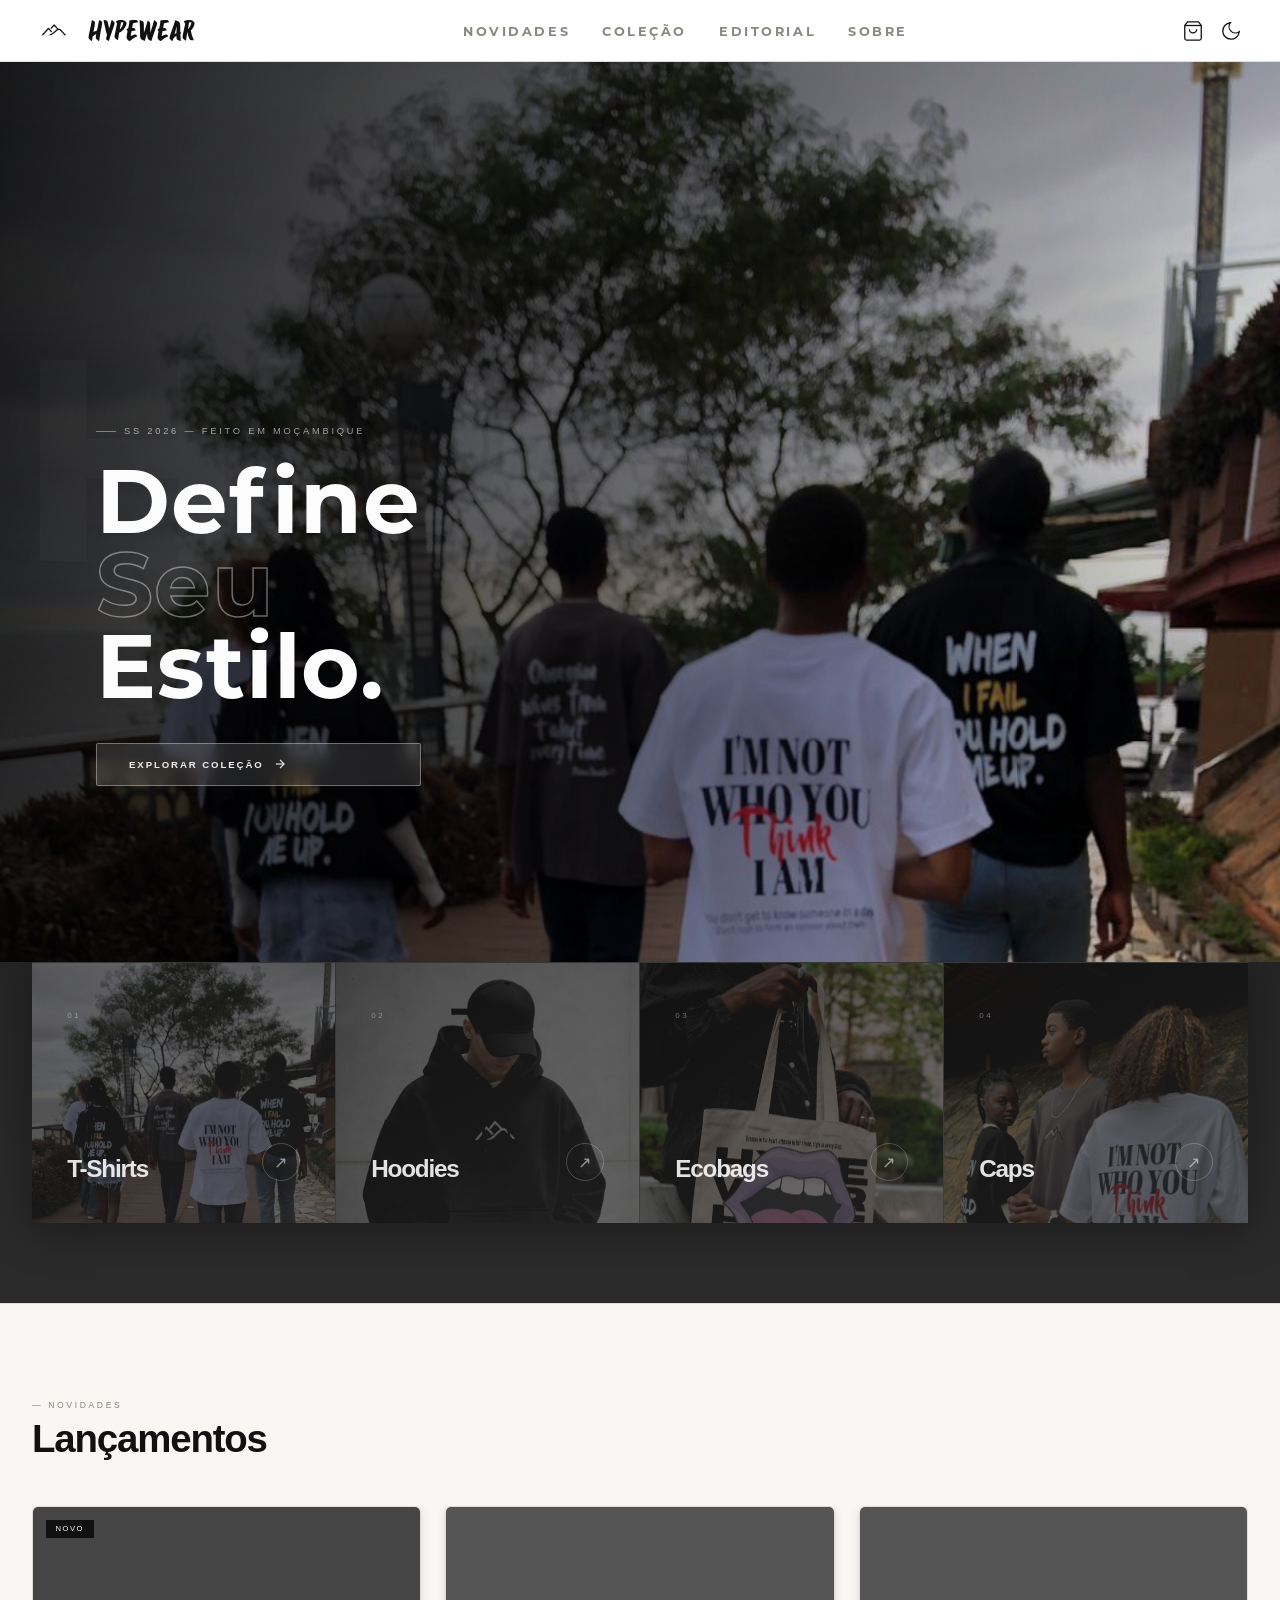
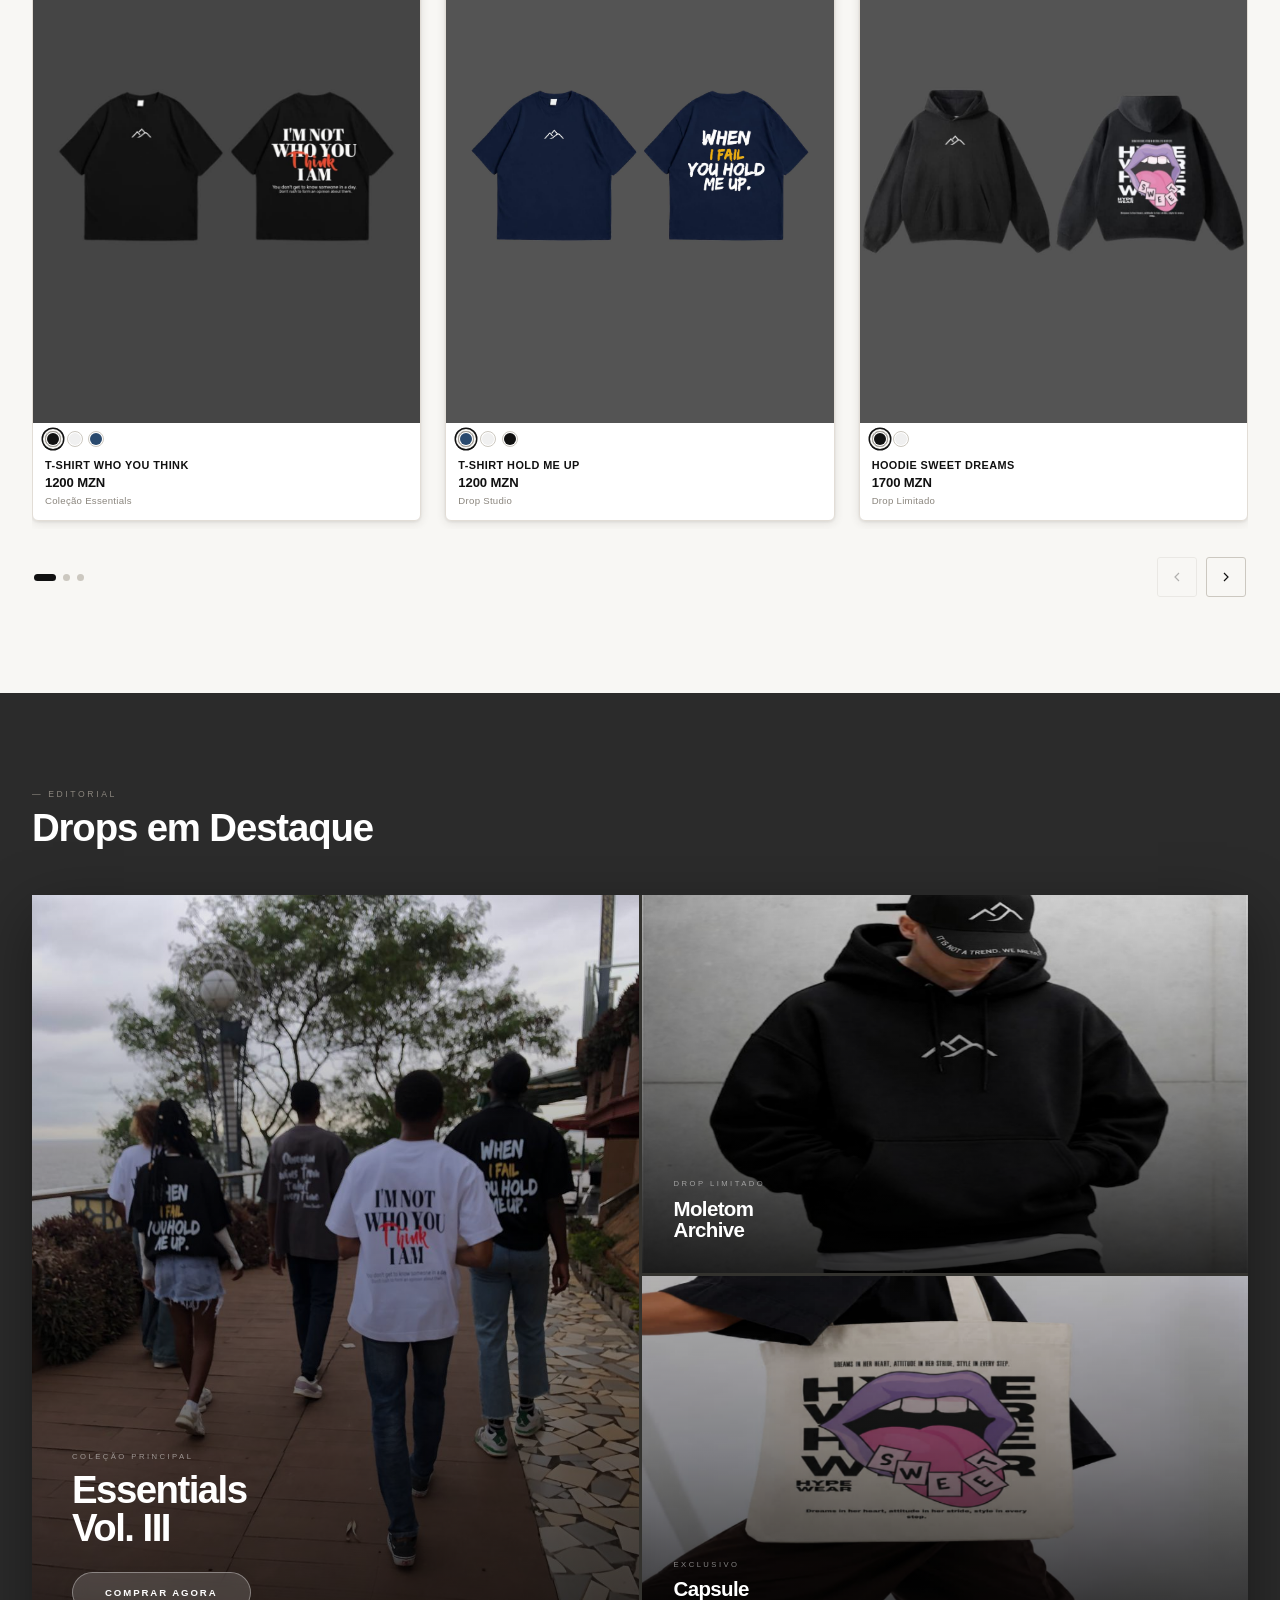
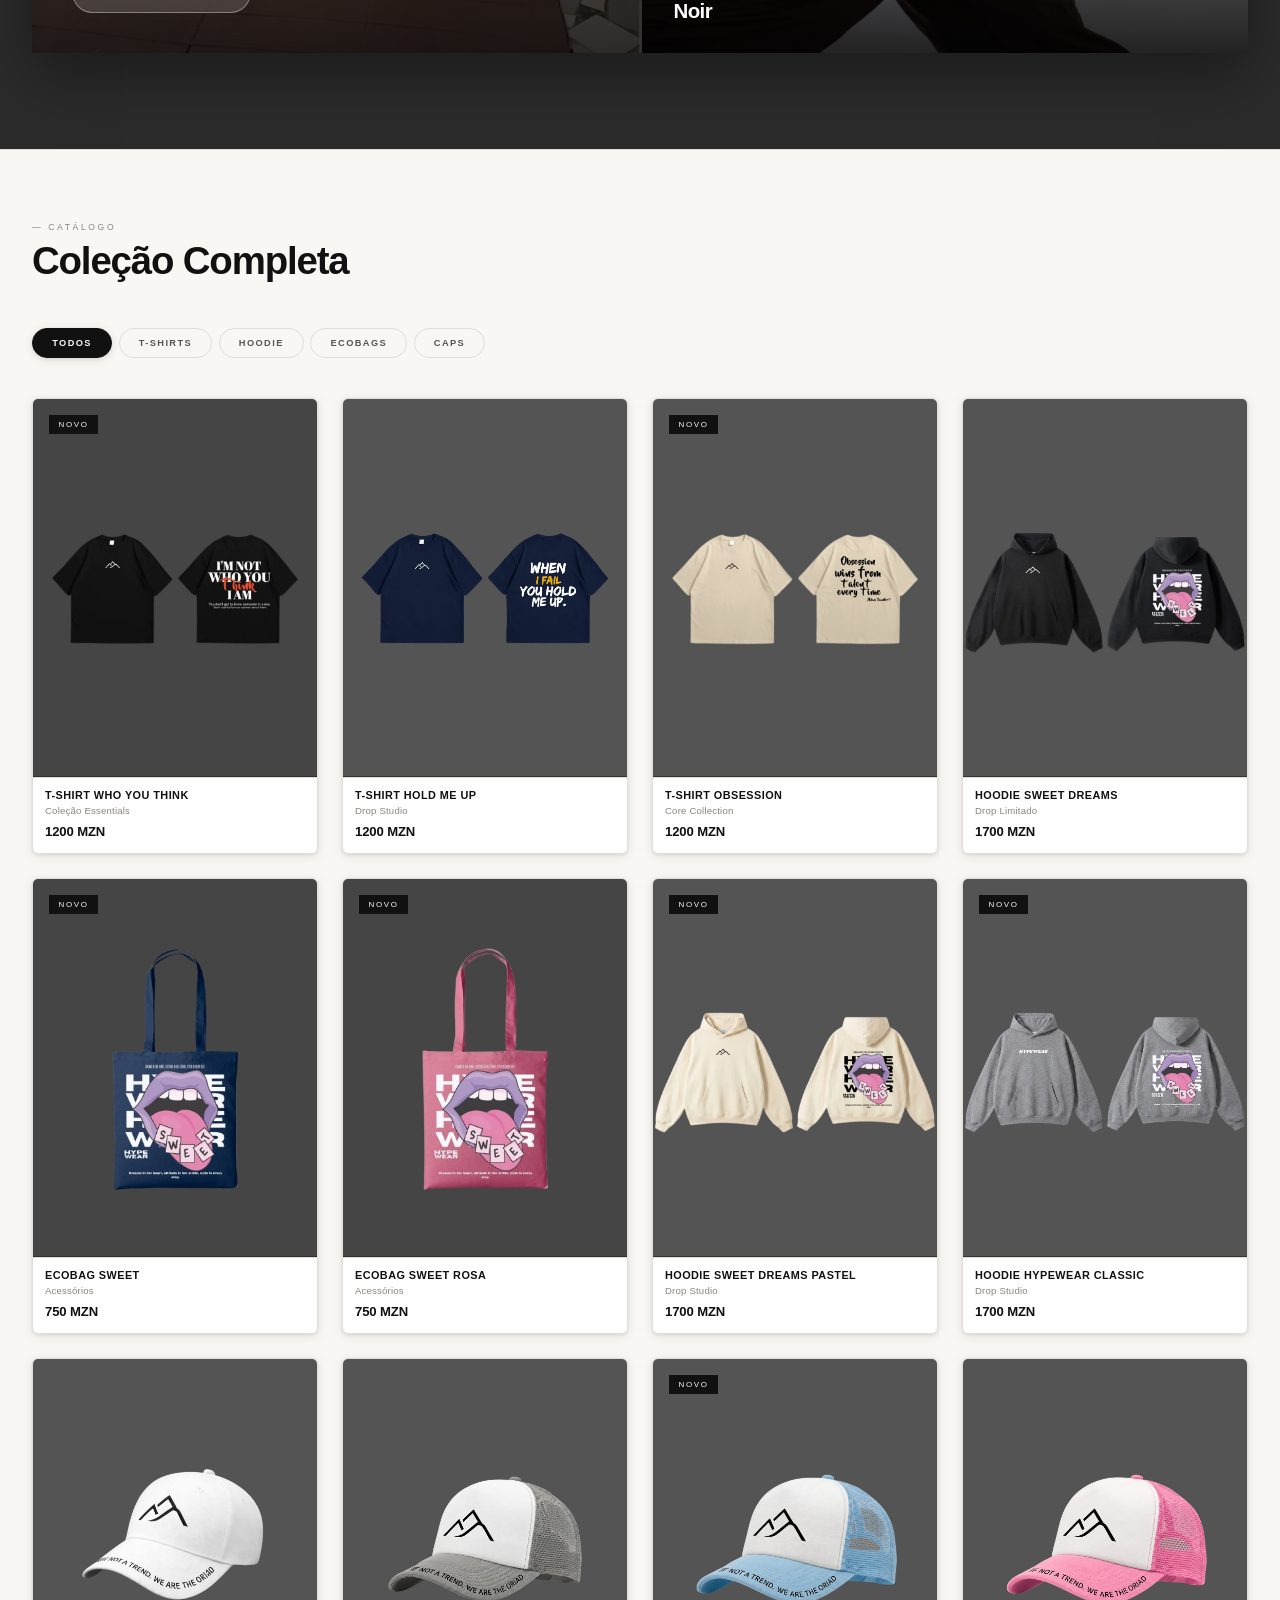
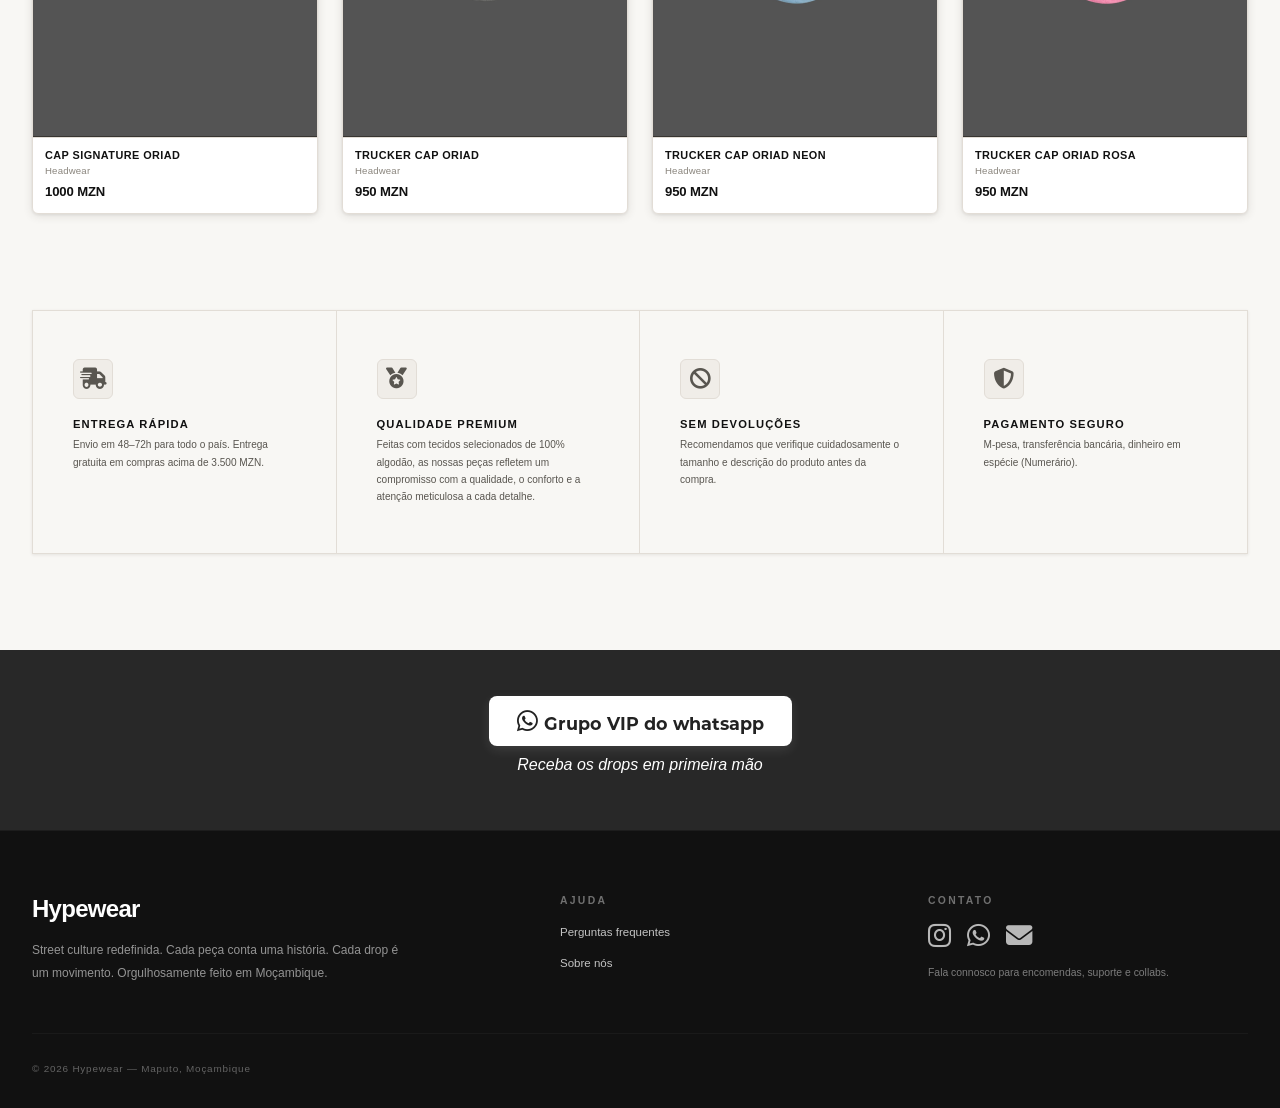
==== commit ad62f702: "Add files via upload" ====
--- a/hypewear.html
+++ b/hypewear.html
@@ -400,7 +400,19 @@
     </div>
   </section>
 
-
+<section class="nevlek-grupo">
+  
+  <div class="nevlek-awaken">
+    <button class="butao-grupo">
+      <i class="fab fa-whatsapp nevlek-media-whatsapp">
+        <a href="https://whatsapp.com/channel/0029Vb7yYWPLo4hcFnGpXm0Q"> Grupo VIP do whatsapp</a>
+      </i>
+      </button>
+    
+    <p>Receba os drops em primeira mão</p>
+  </div>
+  
+</section>
 
   <!-- ═══════════════════════════════════════════
        FOOTER
--- a/css/hypewear.css
+++ b/css/hypewear.css
@@ -1281,7 +1281,6 @@
   content: '';
   position: absolute;
   inset: -8px;
-}
   background: none;
   padding: 0;
   -webkit-appearance: none;
@@ -1680,7 +1679,44 @@
     padding: 3rem 1.5rem 2rem;
   }
 }
-
+.nevlek-grupo {
+  padding: 46px 6px 46px 6px;
+  background: rgba(34,34,34,.97);
+  box-shadow:  0 8px 24px rgba(0, 0, 0, 0.6);
+}
+.nevlek-awaken {
+  display: flex;
+  align-items: center;
+  justify-content: center;
+  flex-direction: column;
+}
+.butao-grupo {
+  padding: 8px;
+  border: none;
+  border-radius: 8px;
+  background: #FFFFFF;
+  box-shadow: 0 4px 12px rgba(255, 255, 255, 0.1);
+}
+.nevlek-media-whatsapp {
+  color: #222222;
+  font-size: 1.50rem;
+  transition: .25s ease;
+  padding: 5px 20px 5px 20px;
+}
+.nevlek-media-whatsapp a {
+  font-size: 1.1rem;
+  font-family: 'Nevlek-sub', sans-serif;
+  outline: none;
+  text-decoration: none;
+  font-style: normal;
+  color: #222222
+}
+.nevlek-awaken p {
+  color: white;
+  font-size: 1em;
+  font-style: italic;
+  padding: 10px 0 10px 0;
+}
 /* ═══════════════════════════════════════════
    17. CART DRAWER
    — Entra da direita via translateX
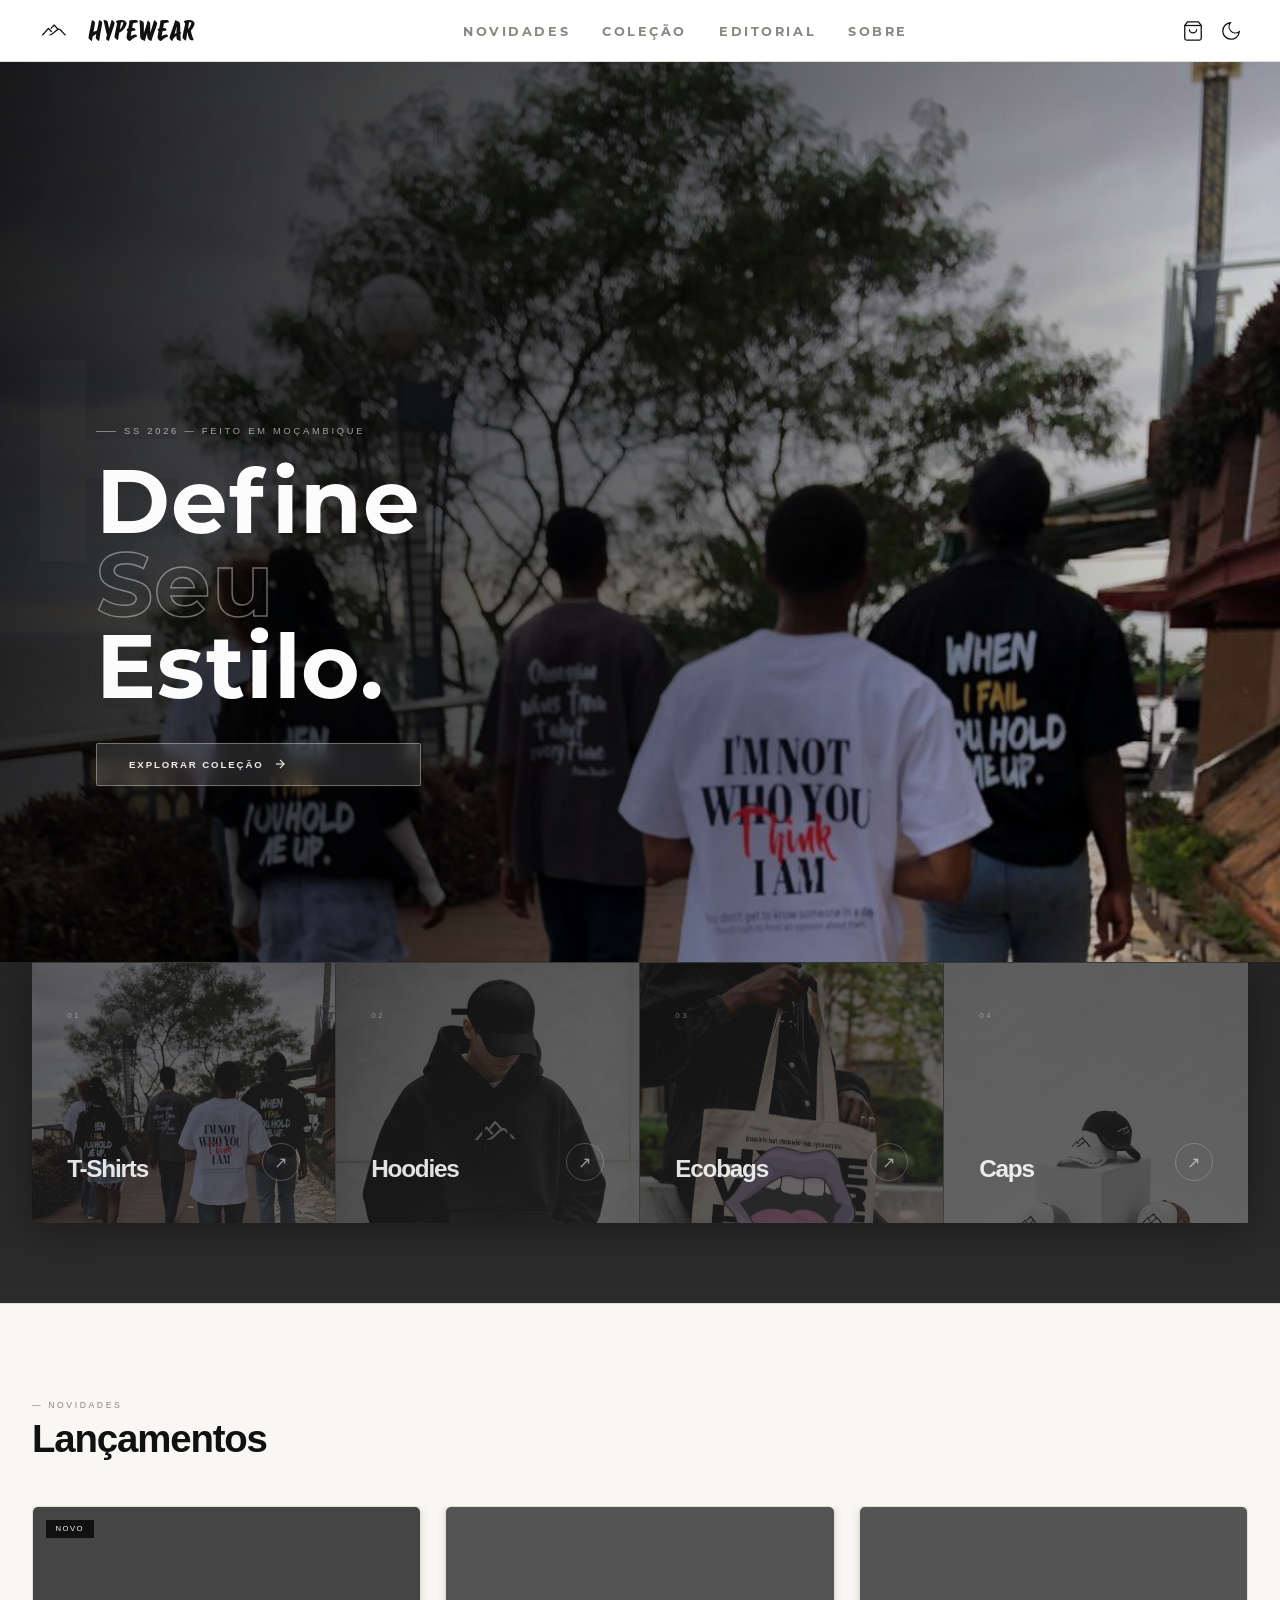
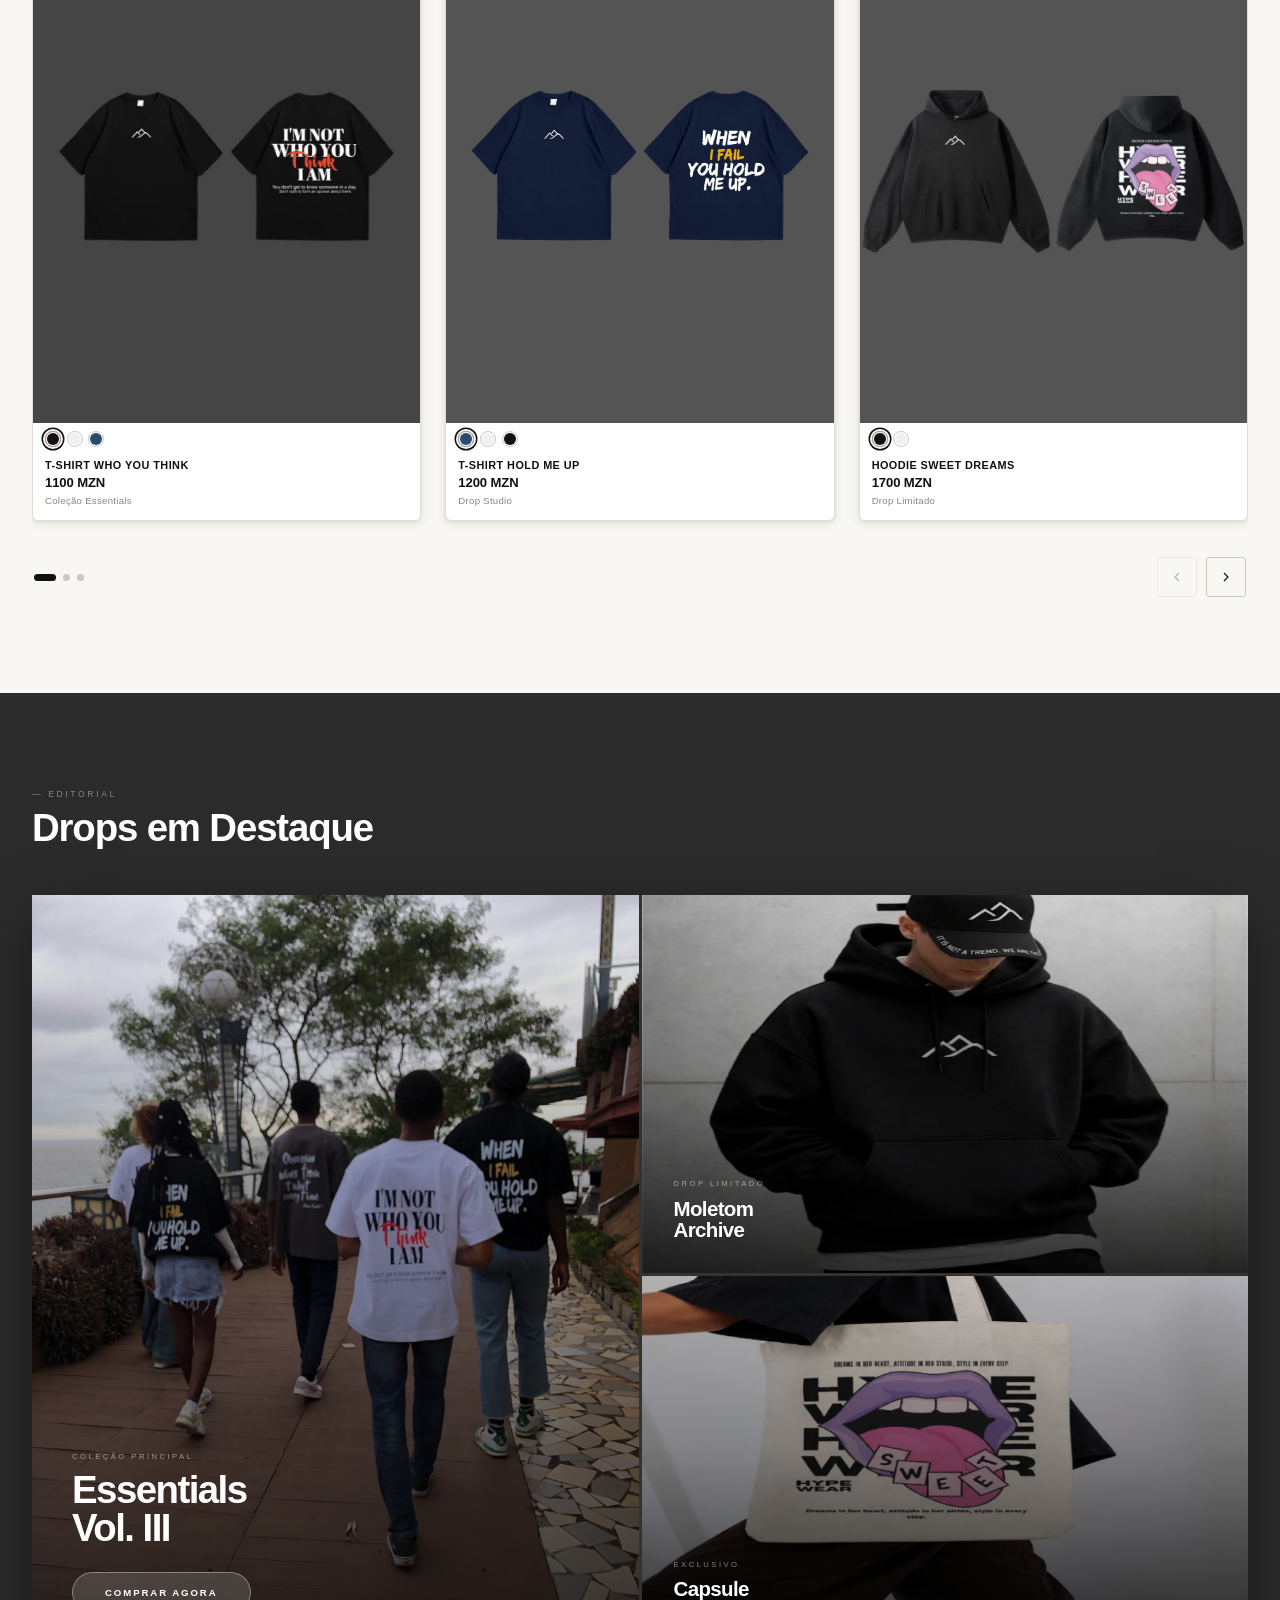
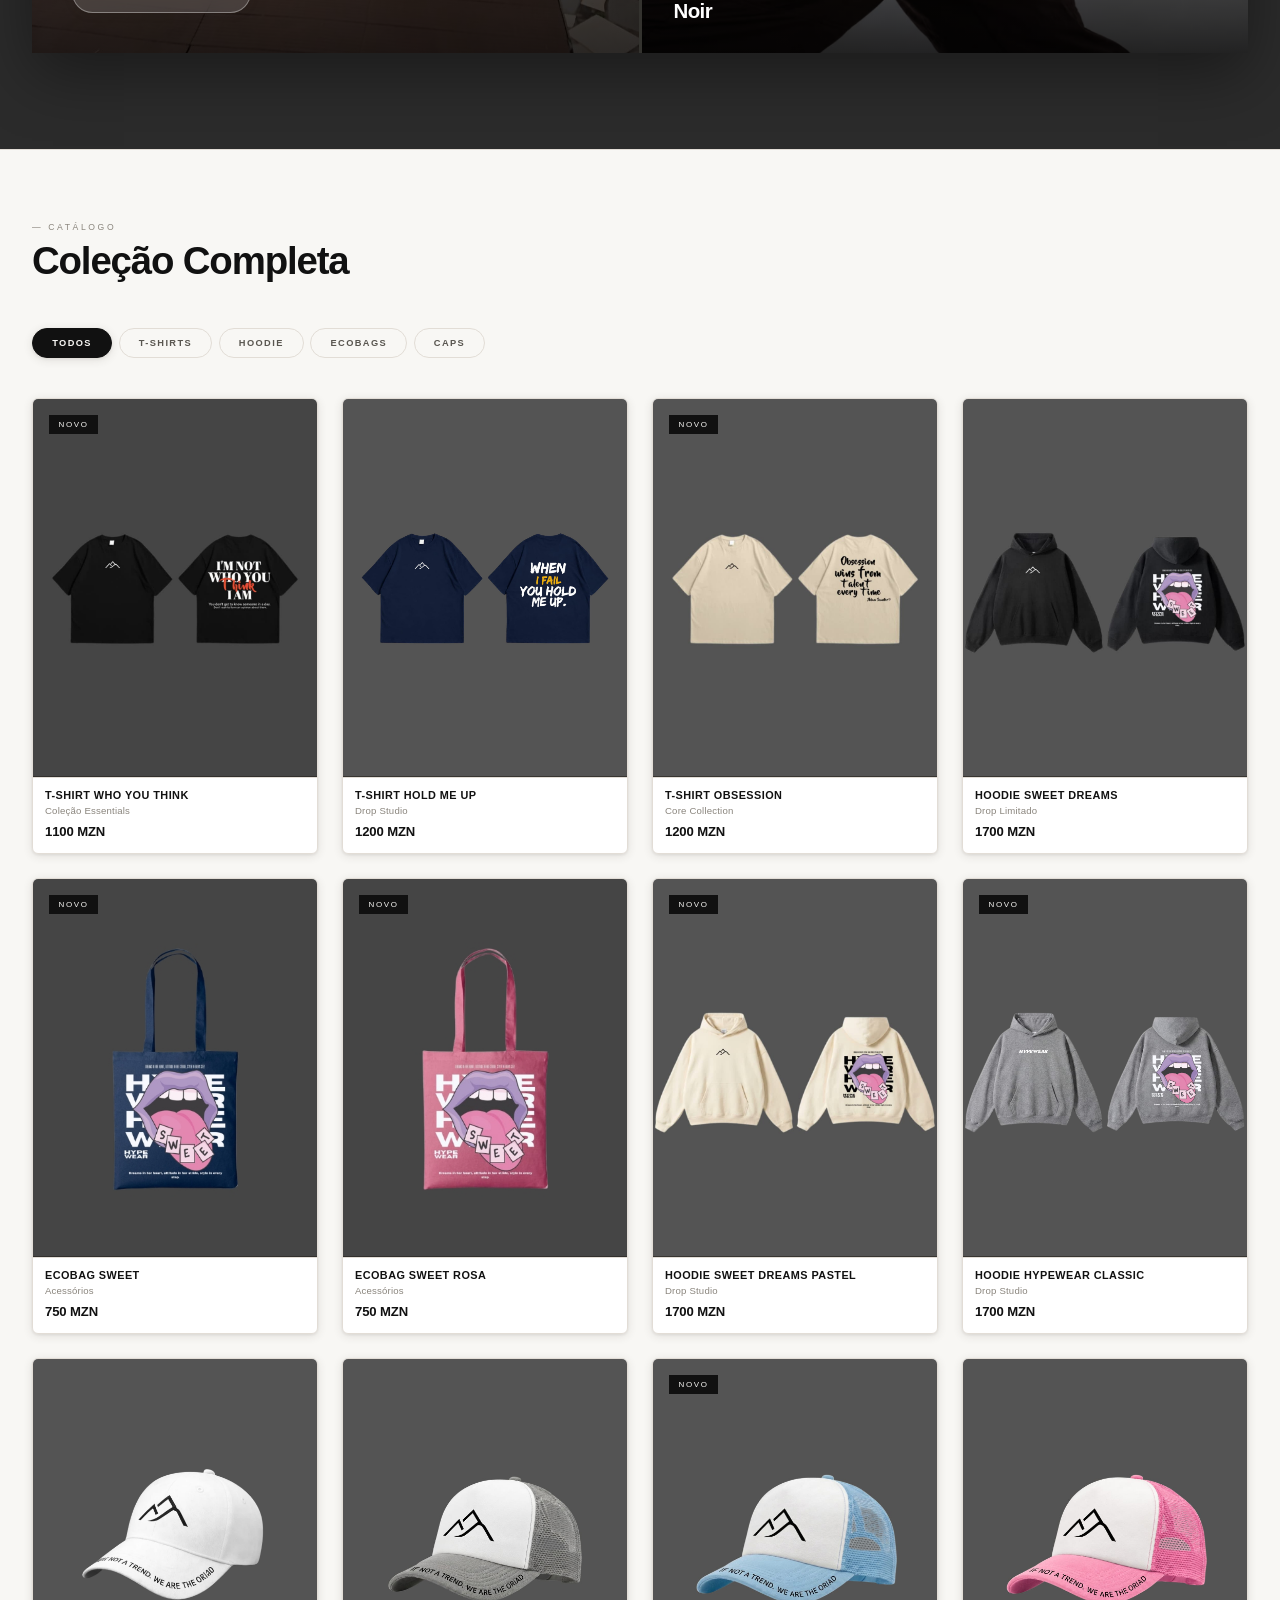
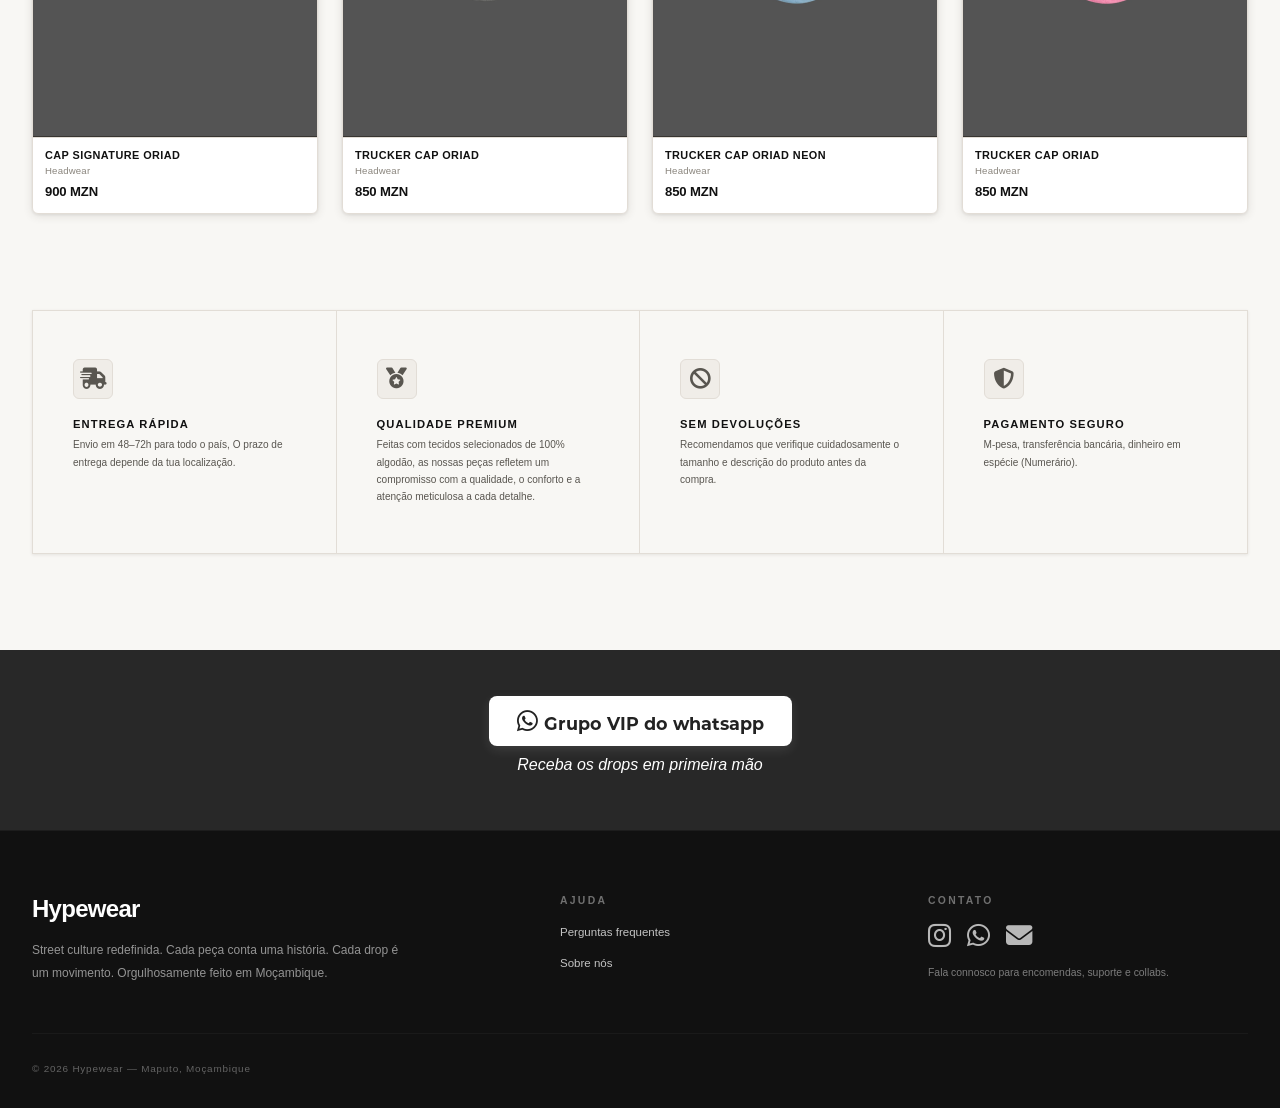
==== commit d2913526: "Add files via upload" ====
--- a/hypewear.html
+++ b/hypewear.html
@@ -213,7 +213,7 @@
     <div class="carousel-nav">
       <div class="carousel-dots" id="carouselDots" role="tablist" aria-label="Navegar slides"></div>
       <div class="carousel-arrows">
-        <button class="carousel-arrow" id="carouselPrev" aria-label="Slide anterior" disabled>
+        <button class="carousel-arrow" id="carouselPrev" aria-label="Slide anterior">
           <svg viewBox="0 0 24 24" aria-hidden="true"><polyline points="15 18 9 12 15 6"/></svg>
         </button>
         <button class="carousel-arrow" id="carouselNext" aria-label="Próximo slide">
@@ -376,7 +376,7 @@
       <div class="feat-item">
         <div class="feat-icon" aria-hidden="true"><i class="fa-solid fa-truck-fast"></i></div>
         <div class="feat-name">Entrega Rápida</div>
-        <p class="feat-desc">Envio em 48–72h para todo o país. Entrega gratuita em compras acima de 3.500 MZN.</p>
+        <p class="feat-desc">Envio em 48–72h para todo o país, O prazo de entrega depende da tua localização.</p>
       </div>
 
       <div class="feat-item">
